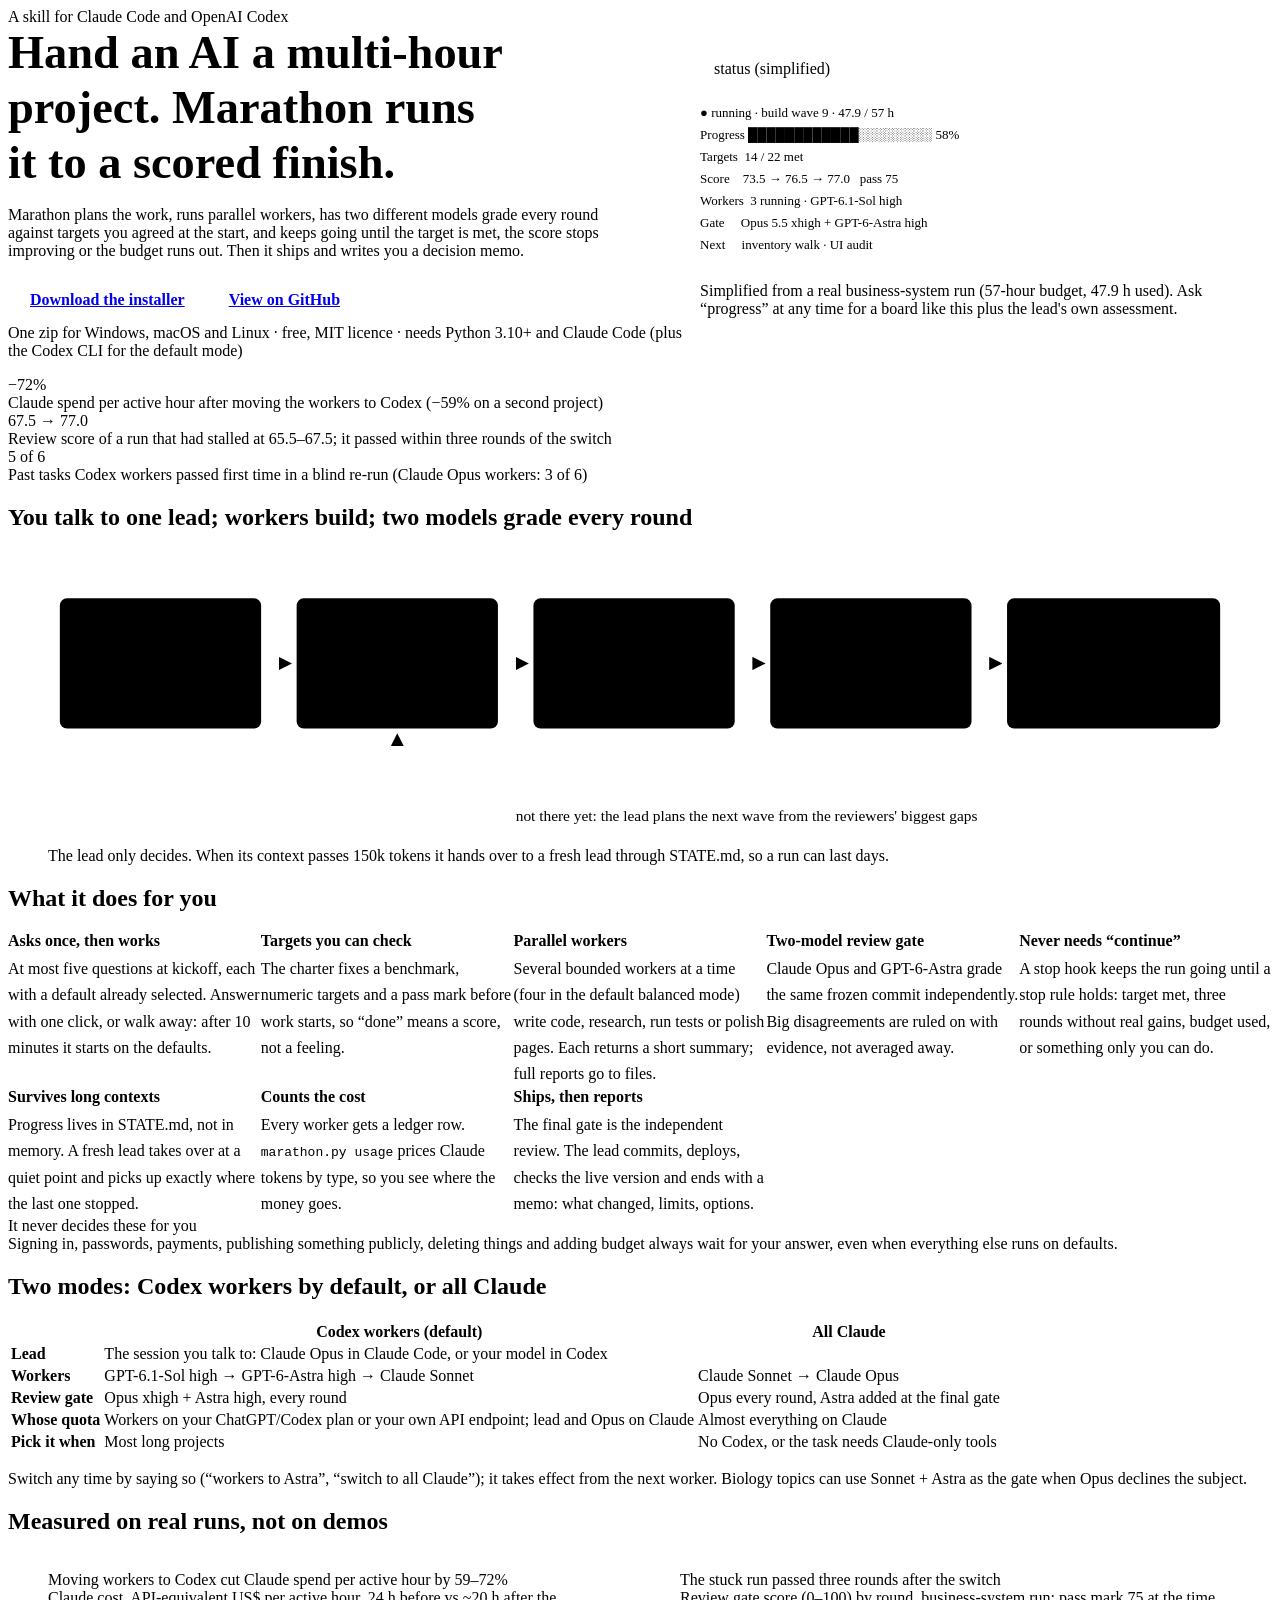
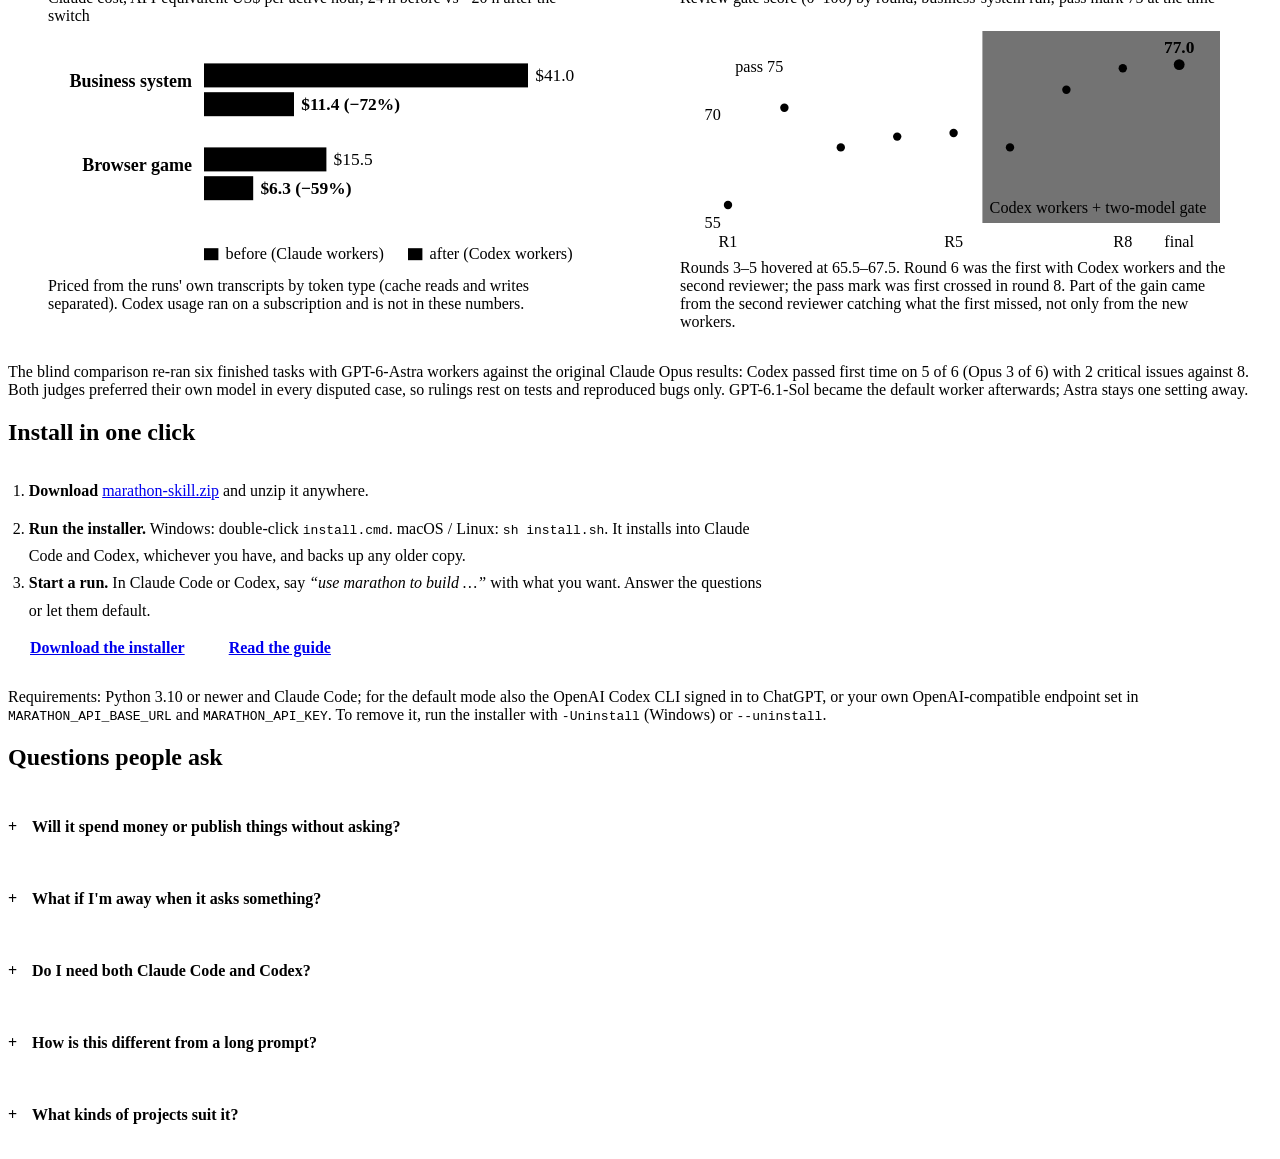
==== site/src/index.html @ c9f75522 "Marathon 1.0.0: multi-hour projects for Claude Code and Codex Skill, one-click installers (Windows, " ====
<!doctype html>
<html lang="en">
<head>
<meta charset="utf-8">
<meta name="viewport" content="width=device-width, initial-scale=1, viewport-fit=cover">
<title>Marathon — multi-hour projects for Claude Code and Codex</title>
<meta name="description" content="Marathon is a free skill for Claude Code and OpenAI Codex that runs multi-hour projects to a scored finish: parallel workers, a two-model review gate every round, and delivery without anyone typing 'continue'.">
<link rel="icon" href="data:image/svg+xml,%3Csvg xmlns='http://www.w3.org/2000/svg' viewBox='0 0 32 32'%3E%3Crect width='32' height='32' rx='6' fill='%23b4531f'/%3E%3Ctext x='16' y='23' font-family='Segoe UI,Arial' font-size='20' font-weight='700' fill='white' text-anchor='middle'%3EM%3C/text%3E%3C/svg%3E">
<meta property="og:type" content="website">
<meta property="og:title" content="Marathon — multi-hour projects for Claude Code and Codex">
<meta property="og:description" content="Marathon is a free skill for Claude Code and OpenAI Codex that runs multi-hour projects to a scored finish: parallel workers, a two-model review gate every round, and delivery without anyone typing 'continue'.">
<meta property="og:url" content="https://marathon.falconshire.com/">
<meta name="twitter:card" content="summary">
<link rel="stylesheet" href="kit/v1.css">
<link rel="stylesheet" href="kit/styles/editorial.css">
<link rel="stylesheet" href="site.css">
<script src="kit/v1.js"></script>
</head>
<body class="k">
<!--HEADER-->
<main id="top">
  <section class="m-hero"><div class="k-page m-hero__in">
    <div class="m-hero__text">
      <div class="k-hero__eyebrow">A skill for Claude Code and OpenAI Codex</div>
      <h1>Hand an AI a multi‑hour project. Marathon runs it to a scored finish.</h1>
      <p class="k-hero__lede">Marathon plans the work, runs parallel workers, has two different models grade every round against targets you agreed at the start, and keeps going until the target is met, the score stops improving or the budget runs out. Then it ships and writes you a decision memo.</p>
      <div class="m-cta">
        <a class="k-btn k-btn--primary m-btn-big" href="/marathon-skill.zip" download>Download the installer</a>
        <a class="k-btn m-btn-big" href="https://github.com/washingtonshao-web/marathon">View on GitHub</a>
      </div>
      <p class="m-cta__note">One zip for Windows, macOS and Linux · free, MIT licence · needs Python 3.10+ and Claude Code (plus the Codex CLI for the default mode)</p>
    </div>
    <figure class="m-board" aria-label="Status board of a real run">
      <div class="m-board__bar"><span class="m-dot"></span>status (simplified)</div>
<pre>● running · build wave 9 · 47.9 / 57 h
Progress ████████████░░░░░░░░ 58%
Targets  14 / 22 met
Score    73.5 → 76.5 → 77.0   pass 75
Workers  3 running · GPT-6.1-Sol high
Gate     Opus 5.5 xhigh + GPT-6-Astra high
Next     inventory walk · UI audit</pre>
      <figcaption>Simplified from a real business-system run (57-hour budget, 47.9 h used). Ask “progress” at any time for a board like this plus the lead's own assessment.</figcaption>
    </figure>
  </div></section>

  <div class="k-page">
    <div class="k-kpis m-kpis">
      <div class="k-kpi"><div class="k-kpi__value">−72<span class="k-kpi__unit">%</span></div><div class="k-kpi__label">Claude spend per active hour after moving the workers to Codex (−59% on a second project)</div></div>
      <div class="k-kpi"><div class="k-kpi__value">67.5 → 77.0</div><div class="k-kpi__label">Review score of a run that had stalled at 65.5–67.5; it passed within three rounds of the switch</div></div>
      <div class="k-kpi"><div class="k-kpi__value">5<span class="k-kpi__unit"> of 6</span></div><div class="k-kpi__label">Past tasks Codex workers passed first time in a blind re-run (Claude Opus workers: 3 of 6)</div></div>
    </div>

    <section class="k-section" id="how">
      <div class="k-section__head"><h2>You talk to one lead; workers build; two models grade every round</h2></div>
      <figure class="k-figure m-flow-fig">
        <svg class="m-flow" viewBox="0 0 1000 250" role="img" aria-label="The Marathon loop: kickoff, dispatch, report, gate, then fix or ship">
          <defs><marker id="ar" viewBox="0 0 10 10" refX="9" refY="5" markerWidth="7" markerHeight="7" orient="auto-start-reverse"><path d="M0 0L10 5L0 10z" class="m-flow__arrow"/></marker></defs>
          <g class="m-flow__step m-flow__step--lead"><rect x="10" y="40" width="170" height="110" rx="6"/><text x="95" y="78">1 Kickoff</text><text x="95" y="104" class="s">≤5 questions, defaults</text><text x="95" y="124" class="s">preselected · targets set</text></g>
          <g class="m-flow__step"><rect x="210" y="40" width="170" height="110" rx="6"/><text x="295" y="78">2 Dispatch</text><text x="295" y="104" class="s">short briefs to parallel</text><text x="295" y="124" class="s">Codex or Claude workers</text></g>
          <g class="m-flow__step"><rect x="410" y="40" width="170" height="110" rx="6"/><text x="495" y="78">3 Report</text><text x="495" y="104" class="s">each worker files a</text><text x="495" y="124" class="s">≤300-word summary</text></g>
          <g class="m-flow__step"><rect x="610" y="40" width="170" height="110" rx="6"/><text x="695" y="78">4 Gate</text><text x="695" y="104" class="s">Opus + Astra score the</text><text x="695" y="124" class="s">same frozen commit</text></g>
          <g class="m-flow__step m-flow__step--end"><rect x="810" y="40" width="180" height="110" rx="6"/><text x="900" y="78">5 Fix or ship</text><text x="900" y="104" class="s">below target: next wave</text><text x="900" y="124" class="s">passed: commit, deploy</text></g>
          <path d="M180 95H205" class="m-flow__line" marker-end="url(#ar)"/><path d="M380 95H405" class="m-flow__line" marker-end="url(#ar)"/><path d="M580 95H605" class="m-flow__line" marker-end="url(#ar)"/><path d="M780 95H805" class="m-flow__line" marker-end="url(#ar)"/>
          <path d="M880 150V205H295V155" class="m-flow__line m-flow__line--back" marker-end="url(#ar)"/>
          <text x="590" y="228" class="m-flow__note">not there yet: the lead plans the next wave from the reviewers' biggest gaps</text>
        </svg>
        <ol class="m-flow-list"><li><b>1 Kickoff</b><span>At most five questions, defaults preselected; targets set</span></li><li><b>2 Dispatch</b><span>Short briefs to parallel Codex or Claude workers</span></li><li><b>3 Report</b><span>Each worker files a summary of 300 words or less</span></li><li><b>4 Gate</b><span>Opus and Astra score the same frozen commit</span></li><li><b>5 Fix or ship</b><span>Below target: plan the next wave from the biggest gaps. Passed: commit and deploy</span></li></ol>
        <figcaption>The lead only decides. When its context passes 150k tokens it hands over to a fresh lead through STATE.md, so a run can last days.</figcaption>
      </figure>
    </section>

    <section class="k-section" id="features">
      <div class="k-section__head"><h2>What it does for you</h2></div>
      <div class="m-features">
        <div class="m-feat"><h3>Asks once, then works</h3><p>At most five questions at kickoff, each with a default already selected. Answer with one click, or walk away: after 10 minutes it starts on the defaults.</p></div>
        <div class="m-feat"><h3>Targets you can check</h3><p>The charter fixes a benchmark, numeric targets and a pass mark before work starts, so “done” means a score, not a feeling.</p></div>
        <div class="m-feat"><h3>Parallel workers</h3><p>Several bounded workers at a time (four in the default balanced mode) write code, research, run tests or polish pages. Each returns a short summary; full reports go to files.</p></div>
        <div class="m-feat"><h3>Two-model review gate</h3><p>Claude Opus and GPT-6-Astra grade the same frozen commit independently. Big disagreements are ruled on with evidence, not averaged away.</p></div>
        <div class="m-feat"><h3>Never needs “continue”</h3><p>A stop hook keeps the run going until a stop rule holds: target met, three rounds without real gains, budget used, or something only you can do.</p></div>
        <div class="m-feat"><h3>Survives long contexts</h3><p>Progress lives in STATE.md, not in memory. A fresh lead takes over at a quiet point and picks up exactly where the last one stopped.</p></div>
        <div class="m-feat"><h3>Counts the cost</h3><p>Every worker gets a ledger row. <code>marathon.py usage</code> prices Claude tokens by type, so you see where the money goes.</p></div>
        <div class="m-feat"><h3>Ships, then reports</h3><p>The final gate is the independent review. The lead commits, deploys, checks the live version and ends with a memo: what changed, limits, options.</p></div>
      </div>
      <div class="k-callout"><div class="k-callout__title">It never decides these for you</div><div>Signing in, passwords, payments, publishing something publicly, deleting things and adding budget always wait for your answer, even when everything else runs on defaults.</div></div>
    </section>

    <section class="k-section" id="modes">
      <div class="k-section__head"><h2>Two modes: Codex workers by default, or all Claude</h2></div>
      <div class="k-table-wrap"><table class="k-table m-modes">
        <thead><tr><th></th><th>Codex workers (default)</th><th>All Claude</th></tr></thead>
        <tbody>
          <tr><td>Lead</td><td colspan="2">The session you talk to: Claude Opus in Claude Code, or your model in Codex</td></tr>
          <tr><td>Workers</td><td data-label="Codex workers (default)">GPT-6.1-Sol high → GPT-6-Astra high → Claude Sonnet</td><td data-label="All Claude">Claude Sonnet → Claude Opus</td></tr>
          <tr><td>Review gate</td><td data-label="Codex workers (default)">Opus xhigh + Astra high, every round</td><td data-label="All Claude">Opus every round, Astra added at the final gate</td></tr>
          <tr><td>Whose quota</td><td data-label="Codex workers (default)">Workers on your ChatGPT/Codex plan or your own API endpoint; lead and Opus on Claude</td><td data-label="All Claude">Almost everything on Claude</td></tr>
          <tr><td>Pick it when</td><td data-label="Codex workers (default)">Most long projects</td><td data-label="All Claude">No Codex, or the task needs Claude-only tools</td></tr>
        </tbody>
      </table></div>
      <p class="k-prose m-small">Switch any time by saying so (“workers to Astra”, “switch to all Claude”); it takes effect from the next worker. Biology topics can use Sonnet + Astra as the gate when Opus declines the subject.</p>
    </section>

    <section class="k-section" id="results">
      <div class="k-section__head"><h2>Measured on real runs, not on demos</h2></div>
      <div class="m-charts">
        <figure class="k-figure">
          <div class="k-figure__title">Moving workers to Codex cut Claude spend per active hour by 59–72%</div>
          <div class="k-figure__sub">Claude cost, API-equivalent US$ per active hour, 24 h before vs ~20 h after the switch</div>
          <svg class="m-bars" viewBox="0 0 460 210" role="img" aria-label="Business system 41.0 to 11.4 dollars per hour; browser game 15.5 to 6.3">
            <g class="m-axis"><line x1="130" y1="20" x2="130" y2="180"/></g>
            <text x="120" y="52" class="m-lab">Business system</text>
            <rect x="130" y="32" width="270" height="20" class="m-b m-b--before"/><text x="406" y="47" class="m-val">$41.0</text>
            <rect x="130" y="56" width="75" height="20" class="m-b m-b--after"/><text x="211" y="71" class="m-val m-val--hi">$11.4 (−72%)</text>
            <text x="120" y="122" class="m-lab">Browser game</text>
            <rect x="130" y="102" width="102" height="20" class="m-b m-b--before"/><text x="238" y="117" class="m-val">$15.5</text>
            <rect x="130" y="126" width="41" height="20" class="m-b m-b--after"/><text x="177" y="141" class="m-val m-val--hi">$6.3 (−59%)</text>
            <rect x="130" y="186" width="12" height="10" class="m-b m-b--before"/><text x="148" y="195" class="m-key">before (Claude workers)</text>
            <rect x="300" y="186" width="12" height="10" class="m-b m-b--after"/><text x="318" y="195" class="m-key">after (Codex workers)</text>
          </svg>
          <figcaption>Priced from the runs' own transcripts by token type (cache reads and writes separated). Codex usage ran on a subscription and is not in these numbers.</figcaption>
        </figure>
        <figure class="k-figure">
          <div class="k-figure__title">The stuck run passed three rounds after the switch</div>
          <div class="k-figure__sub">Review gate score (0–100) by round, business-system run; pass mark 75 at the time</div>
          <svg class="m-line" viewBox="0 0 460 210" role="img" aria-label="Scores 57.5, 71, 65.5, 67, 67.5, 65.5, 73.5, 76.5, final 77">
            <line x1="40" y1="60" x2="450" y2="60" class="m-pass"/><text x="46" y="54" class="m-key">pass 75</text>
            <line x1="40" y1="180" x2="450" y2="180" class="m-grid"/><text x="34" y="184" class="m-key" text-anchor="end">55</text>
            <line x1="40" y1="90" x2="450" y2="90" class="m-grid"/><text x="34" y="94" class="m-key" text-anchor="end">70</text>
            <rect x="252" y="20" width="198" height="160" class="m-zone"/><text x="258" y="172" class="m-key">Codex workers + two-model gate</text>
            <polyline class="m-series" points="40,165 87,84 134,117 181,108 228,105 275,117 322,69 369,51 416,48"/>
            <g class="m-pts"><circle cx="40" cy="165" r="3.5"/><circle cx="87" cy="84" r="3.5"/><circle cx="134" cy="117" r="3.5"/><circle cx="181" cy="108" r="3.5"/><circle cx="228" cy="105" r="3.5"/><circle cx="275" cy="117" r="3.5"/><circle cx="322" cy="69" r="3.5"/><circle cx="369" cy="51" r="3.5"/><circle cx="416" cy="48" r="4.5" class="m-pt-end"/></g>
            <text x="416" y="38" class="m-val m-val--hi" text-anchor="middle">77.0</text>
            <text x="40" y="200" class="m-key" text-anchor="middle">R1</text><text x="228" y="200" class="m-key" text-anchor="middle">R5</text><text x="369" y="200" class="m-key" text-anchor="middle">R8</text><text x="416" y="200" class="m-key" text-anchor="middle">final</text>
          </svg>
          <figcaption>Rounds 3–5 hovered at 65.5–67.5. Round 6 was the first with Codex workers and the second reviewer; the pass mark was first crossed in round 8. Part of the gain came from the second reviewer catching what the first missed, not only from the new workers.</figcaption>
        </figure>
      </div>
      <p class="k-prose m-small">The blind comparison re-ran six finished tasks with GPT-6-Astra workers against the original Claude Opus results: Codex passed first time on 5 of 6 (Opus 3 of 6) with 2 critical issues against 8. Both judges preferred their own model in every disputed case, so rulings rest on tests and reproduced bugs only. GPT-6.1-Sol became the default worker afterwards; Astra stays one setting away.</p>
    </section>

    <section class="k-section" id="install">
      <div class="k-section__head"><h2>Install in one click</h2></div>
      <ol class="m-steps">
        <li><b>Download</b> <a href="/marathon-skill.zip" download>marathon-skill.zip</a> and unzip it anywhere.</li>
        <li><b>Run the installer.</b> Windows: double-click <code>install.cmd</code>. macOS / Linux: <code>sh install.sh</code>. It installs into Claude Code and Codex, whichever you have, and backs up any older copy.</li>
        <li><b>Start a run.</b> In Claude Code or Codex, say <i>“use marathon to build …”</i> with what you want. Answer the questions or let them default.</li>
      </ol>
      <div class="m-final-cta">
        <a class="k-btn k-btn--primary m-btn-big" href="/marathon-skill.zip" download>Download the installer</a>
        <a class="k-btn m-btn-big" href="/docs/">Read the guide</a>
      </div>
      <p class="k-prose m-small">Requirements: Python 3.10 or newer and Claude Code; for the default mode also the OpenAI Codex CLI signed in to ChatGPT, or your own OpenAI-compatible endpoint set in <code>MARATHON_API_BASE_URL</code> and <code>MARATHON_API_KEY</code>. To remove it, run the installer with <code>-Uninstall</code> (Windows) or <code>--uninstall</code>.</p>
    </section>

    <section class="k-section" id="faq">
      <div class="k-section__head"><h2>Questions people ask</h2></div>
      <div class="m-faq">
        <details><summary>Will it spend money or publish things without asking?</summary><p>No. Payments, public publishing, deletions, sign-ins and extra budget are always your decision. Everything else follows the defaults you saw at kickoff.</p></details>
        <details><summary>What if I'm away when it asks something?</summary><p>Ordinary questions take their defaults after 10 minutes (you can change the wait or set it to zero). Must-decide items are parked while the run continues with everything else.</p></details>
        <details><summary>Do I need both Claude Code and Codex?</summary><p>You need Claude Code: the lead and the review gate run on Claude. The Codex CLI is needed only for the default Codex-worker mode (signed in to ChatGPT, or with your own API endpoint). All-Claude mode works without it.</p></details>
        <details><summary>How is this different from a long prompt?</summary><p>A long prompt forgets, drifts and stops. Marathon keeps state in files, fixes targets up front, scores every round with two independent models, rotates the lead before its context degrades and stops by rule, not by mood.</p></details>
        <details><summary>What kinds of projects suit it?</summary><p>Anything that takes hours and can be judged: web apps and business systems, browser games, data sites and atlases, and sourced research reports with numbers and a recommendation. Not a two-minute fix.</p></details>
      </div>
    </section>
  </div>
</main>
<!--FOOTER-->
</body>
</html>
---- site/src/site.css ----
/* Layout: product page on the editorial kit — hero with the real status board, then sections in one column; one accent */
:root { --m-board-bg: var(--k-surface-2); }
.m-hero { border-bottom: 1px solid var(--k-line); padding-block: var(--k-sp-7) var(--k-sp-6); }
.m-hero__in { display: grid; grid-template-columns: minmax(0, 1.15fr) minmax(0, 1fr); gap: var(--k-sp-6); align-items: center; }
.m-hero h1 { font-size: clamp(1.9rem, 1.2rem + 2.4vw, 2.9rem); line-height: 1.18; margin: var(--k-sp-2) 0 var(--k-sp-4); text-wrap: balance; }
.m-hero .k-hero__lede { max-width: 38em; }
.m-cta, .m-final-cta { display: flex; flex-wrap: wrap; gap: var(--k-sp-3); margin-top: var(--k-sp-5); }
.m-btn-big { min-height: 48px; padding: 0 22px; font-size: var(--k-fs-md); font-weight: 700; display: inline-flex; align-items: center; }
.m-cta__note { color: var(--k-muted); font-size: var(--k-fs-sm); margin-top: var(--k-sp-3); }
.m-board { margin: 0; border: 1px solid var(--k-line-strong); background: var(--m-board-bg); min-width: 0; }
.m-board__bar { display: flex; align-items: center; gap: 8px; padding: 8px 14px; border-bottom: 1px solid var(--k-line); font-family: var(--k-mono); font-size: var(--k-fs-xs); color: var(--k-muted); }
.m-dot { width: 8px; height: 8px; border-radius: 50%; background: var(--k-good); }
.m-board pre { margin: 0; padding: 16px; font-family: var(--k-mono); font-size: 13px; line-height: 1.7; overflow-x: auto; color: var(--k-ink); }
.m-board figcaption { padding: 10px 16px 14px; font-size: var(--k-fs-xs); color: var(--k-muted); border-top: 1px solid var(--k-line); }
.m-kpis { margin-block: var(--k-sp-6) var(--k-sp-4); }
.m-flow-fig { margin-top: var(--k-sp-4); }
.m-flow { width: 100%; height: auto; display: block; }
.m-flow__step rect { fill: var(--k-surface); stroke: var(--k-line-strong); stroke-width: 1.2; }
.m-flow__step--lead rect { stroke: var(--k-accent); stroke-width: 2; }
.m-flow__step--end rect { fill: var(--k-accent-soft); stroke: var(--k-accent); }
.m-flow text { font-family: var(--k-font); font-size: 17px; font-weight: 700; fill: var(--k-ink); text-anchor: middle; }
.m-flow text.s { font-size: 13px; font-weight: 400; fill: var(--k-ink-2); }
.m-flow__line { fill: none; stroke: var(--k-muted); stroke-width: 1.6; }
.m-flow__line--back { stroke-dasharray: 5 4; }
.m-flow__arrow { fill: var(--k-muted); }
.m-flow text.m-flow__note { font-size: 13px; font-weight: 400; fill: var(--k-muted); }
.m-features { display: grid; grid-template-columns: repeat(auto-fit, minmax(240px, 1fr)); gap: var(--k-sp-4) var(--k-sp-5); margin: var(--k-sp-4) 0 var(--k-sp-5); }
.m-feat { min-width: 0; border-top: 2px solid var(--k-line-strong); padding-top: var(--k-sp-3); }
.m-feat h3 { margin: 0 0 6px; font-size: var(--k-fs-md); }
.m-feat p { margin: 0; color: var(--k-ink-2); font-size: var(--k-fs-sm); line-height: 1.65; }
.m-modes td:first-child { font-weight: 700; white-space: nowrap; }
.m-small { font-size: var(--k-fs-sm); color: var(--k-ink-2); }
.m-small code, .m-steps code { white-space: nowrap; }
.m-charts { display: grid; grid-template-columns: repeat(2, minmax(0, 1fr)); gap: var(--k-sp-5); }
.m-charts svg { width: 100%; height: auto; display: block; }
.m-bars .m-axis line, .m-line .m-grid { stroke: var(--k-line-strong); stroke-width: 1; }
.m-b--before { fill: var(--k-line-strong); }
.m-b--after { fill: var(--k-accent); }
.m-lab { font-family: var(--k-font); font-size: 15px; fill: var(--k-ink); text-anchor: end; font-weight: 700; }
.m-val { font-family: var(--k-font); font-size: 14.5px; fill: var(--k-ink-2); font-variant-numeric: tabular-nums; }
.m-val--hi { fill: var(--k-accent); font-weight: 700; }
.m-key { font-family: var(--k-font); font-size: 13.5px; fill: var(--k-muted); }
.m-pass { stroke: var(--k-ink-2); stroke-width: 1; stroke-dasharray: 4 4; }
.m-zone { fill: var(--k-accent-soft); opacity: .55; }
.m-series { fill: none; stroke: var(--k-accent); stroke-width: 2.2; }
.m-pts circle { fill: var(--k-surface); stroke: var(--k-accent); stroke-width: 2; }
.m-pts .m-pt-end { fill: var(--k-accent); }
.m-steps { padding-left: 1.3em; margin: var(--k-sp-4) 0; max-width: 46em; }
.m-steps li { margin-bottom: var(--k-sp-3); line-height: 1.7; }
.m-final-cta { margin-bottom: var(--k-sp-4); }
.m-faq details { border-bottom: 1px solid var(--k-line); padding: 14px 0; max-width: 46em; }
.m-faq summary { cursor: pointer; font-weight: 700; min-height: 44px; display: flex; align-items: center; gap: 8px; }
.m-faq summary::before { content: "+"; color: var(--k-accent); font-weight: 700; width: 1em; }
.m-faq details[open] summary::before { content: "−"; }
.m-faq summary::-webkit-details-marker { display: none; }
.m-faq summary { list-style: none; }
.m-faq p { margin: 10px 0 0; color: var(--k-ink-2); line-height: 1.7; }
.m-lang { font-weight: 700; }
.k-footer a, .m-steps a { display: inline-block; padding: 11px 9px; margin: 0 -9px; min-width: 44px; text-align: center; }
.k-brand { min-height: 44px; }
.m-doc { max-width: 46em; }
.m-doc h2 { margin-top: var(--k-sp-6); }
.m-doc pre { background: var(--k-surface-2); border: 1px solid var(--k-line); padding: 12px 14px; overflow-x: auto; font-size: 13px; }
.m-doc code { font-family: var(--k-mono); font-size: .92em; }
.m-doc table { border-collapse: collapse; width: 100%; font-size: var(--k-fs-sm); }
.m-doc th, .m-doc td { border-bottom: 1px solid var(--k-line); padding: 8px 10px 8px 0; text-align: left; vertical-align: top; }
.m-doc .m-tablewrap { overflow-x: auto; }
@media (max-width: 900px) {
  .m-hero__in, .m-charts { grid-template-columns: minmax(0, 1fr); }
  .m-hero { padding-block: var(--k-sp-5) var(--k-sp-5); }
}
@media (max-width: 719px) {
  .k-header .k-nav { display: flex; }
  .k-header .k-nav a:not(.m-lang) { display: none; }
  .k-header .k-nav a.m-lang { min-height: 44px; display: inline-flex; align-items: center; }
}
@media (max-width: 560px) {
  .m-btn-big { width: 100%; justify-content: center; }
  .m-board pre { font-size: 11.5px; padding: 12px; }
  .m-modes { font-size: var(--k-fs-sm); }
}

/* Phone: the five steps as a readable vertical list instead of the miniature diagram */
.m-flow-list { display: none; list-style: none; padding: 0; margin: 0; counter-reset: none; }
.m-flow-list li { display: grid; gap: 2px; padding: 12px 14px; border: 1px solid var(--k-line-strong); background: var(--k-surface); }
.m-flow-list li + li { border-top: 0; }
.m-flow-list li:first-child { border-color: var(--k-accent); border-width: 2px; }
.m-flow-list li:last-child { background: var(--k-accent-soft); }
.m-flow-list b { font-size: var(--k-fs-md); }
.m-flow-list span { color: var(--k-ink-2); font-size: var(--k-fs-sm); line-height: 1.6; }
.k-figure figcaption, .m-cta__note, .m-board figcaption { font-size: var(--k-fs-sm); }
@media (max-width: 719px) {
  .m-flow { display: none; }
  .m-flow-list { display: block; }
  .m-doc table, .m-doc tbody, .m-doc tr, .m-doc td { display: block; width: auto; }
  .m-doc thead { display: none; }
  .m-doc tr { padding: 10px 0; border-bottom: 1px solid var(--k-line); }
  .m-doc td { border: 0; padding: 2px 0; font-size: var(--k-fs-md); }
  .m-doc td:first-child { font-weight: 700; }
  .m-doc td[data-label]::before { content: attr(data-label) " · "; color: var(--k-muted); font-size: var(--k-fs-sm); }
  .m-doc code { font-size: 14px; overflow-wrap: anywhere; }
}

.m-nw { white-space: nowrap; }
@media (max-width: 719px) {
  .k-table.m-modes thead { display: none; }
  .k-table.m-modes, .k-table.m-modes tbody, .k-table.m-modes tr, .k-table.m-modes td { display: block; width: auto; }
  .k-table.m-modes tr { padding: 10px 0; border-bottom: 1px solid var(--k-line); }
  .k-table.m-modes td { border: 0; padding: 2px 0; white-space: normal; }
  .k-table.m-modes td[data-label]::before { content: attr(data-label) " · "; color: var(--k-muted); font-size: var(--k-fs-sm); }
  .k-header .k-nav a.m-guide { display: inline-flex; min-height: 44px; align-items: center; }
}
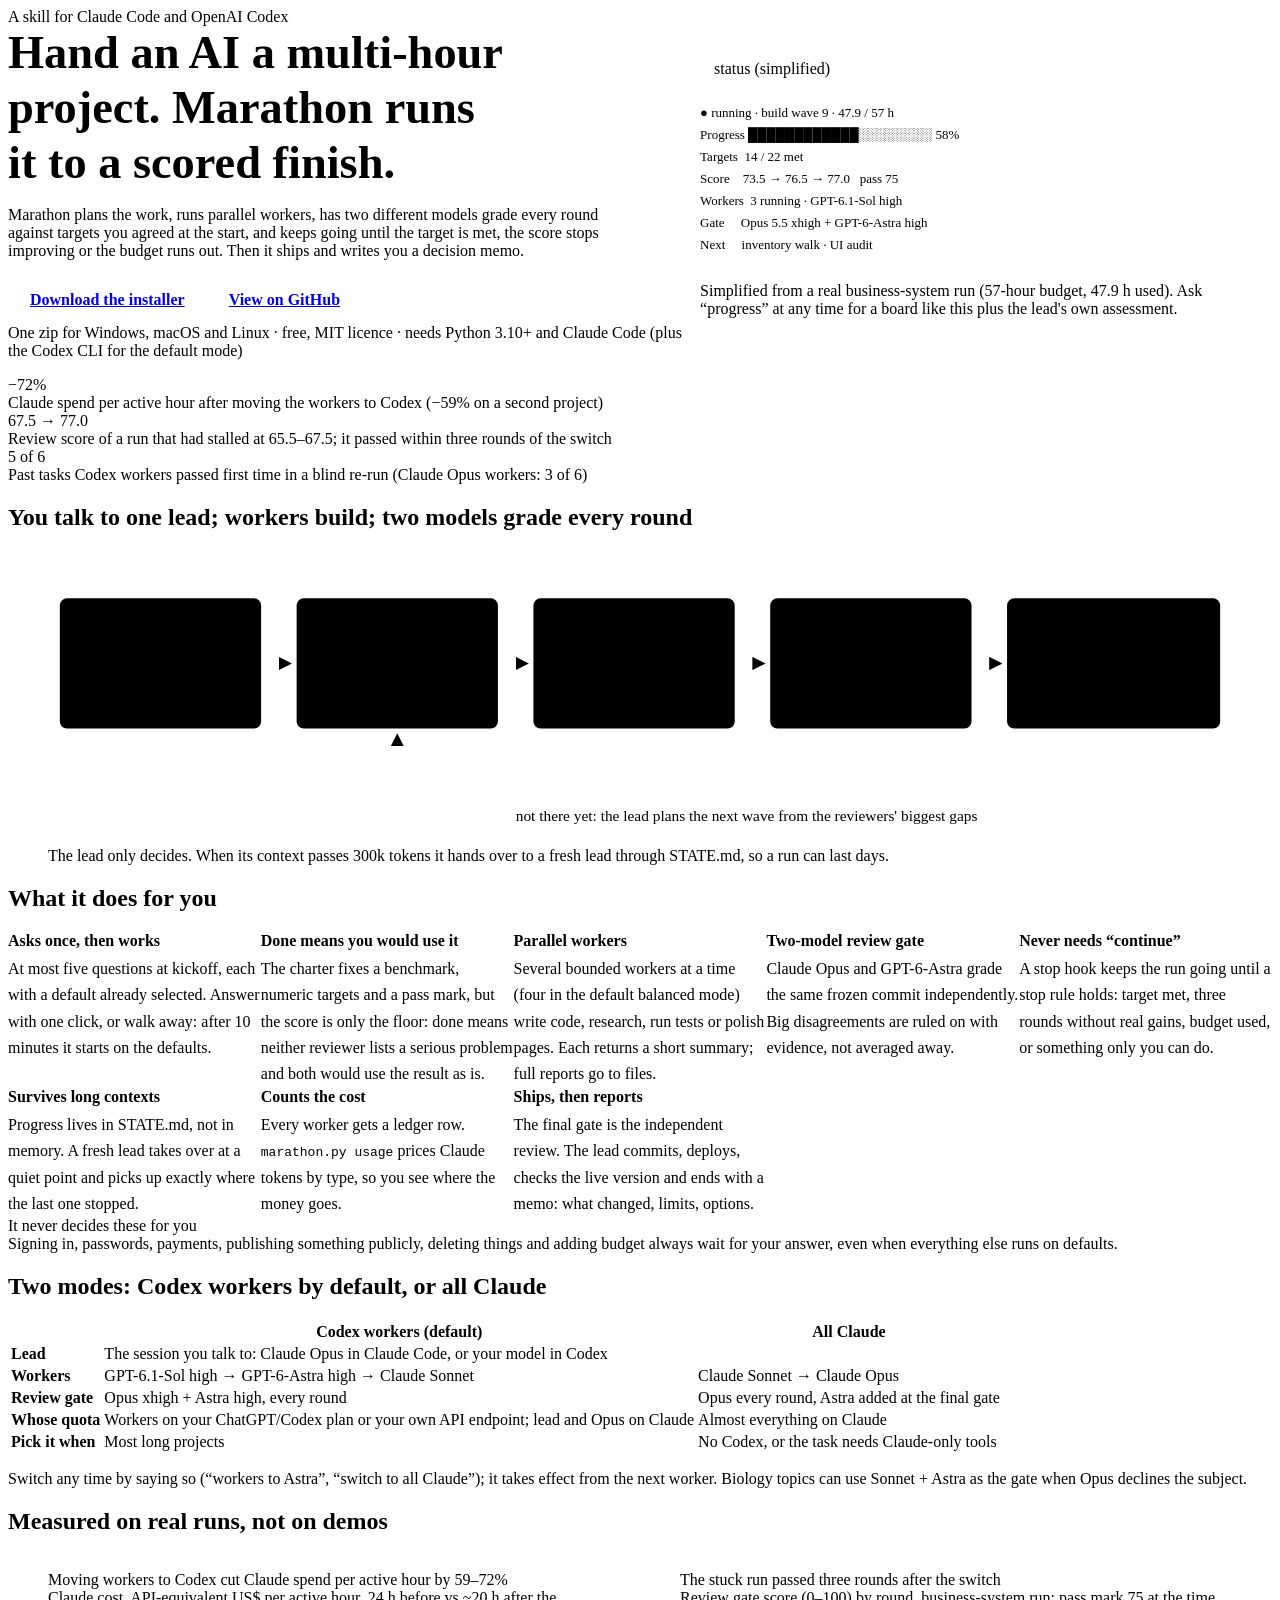
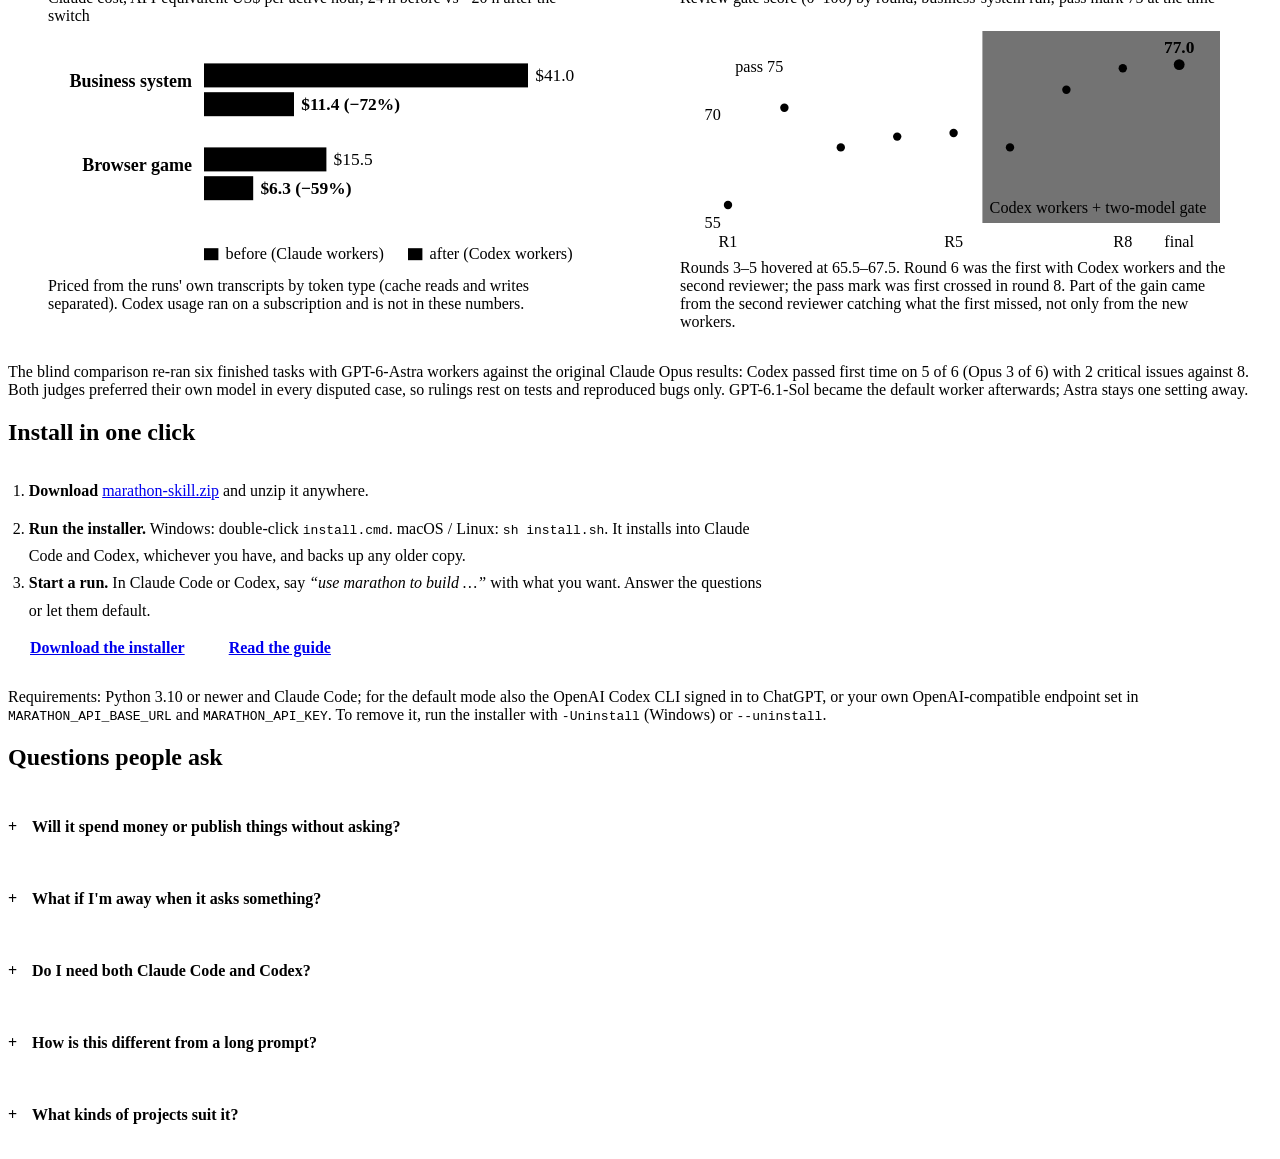
==== commit edbff757: "Marathon 1.2.0: done means usable, early direction check, a stop hook that holds - Done means no cri" ====
--- a/site/src/index.html
+++ b/site/src/index.html
@@ -65,7 +65,7 @@
           <text x="590" y="228" class="m-flow__note">not there yet: the lead plans the next wave from the reviewers' biggest gaps</text>
         </svg>
         <ol class="m-flow-list"><li><b>1 Kickoff</b><span>At most five questions, defaults preselected; targets set</span></li><li><b>2 Dispatch</b><span>Short briefs to parallel Codex or Claude workers</span></li><li><b>3 Report</b><span>Each worker files a summary of 300 words or less</span></li><li><b>4 Gate</b><span>Opus and Astra score the same frozen commit</span></li><li><b>5 Fix or ship</b><span>Below target: plan the next wave from the biggest gaps. Passed: commit and deploy</span></li></ol>
-        <figcaption>The lead only decides. When its context passes 150k tokens it hands over to a fresh lead through STATE.md, so a run can last days.</figcaption>
+        <figcaption>The lead only decides. When its context passes 300k tokens it hands over to a fresh lead through STATE.md, so a run can last days.</figcaption>
       </figure>
     </section>
 
@@ -73,7 +73,7 @@
       <div class="k-section__head"><h2>What it does for you</h2></div>
       <div class="m-features">
         <div class="m-feat"><h3>Asks once, then works</h3><p>At most five questions at kickoff, each with a default already selected. Answer with one click, or walk away: after 10 minutes it starts on the defaults.</p></div>
-        <div class="m-feat"><h3>Targets you can check</h3><p>The charter fixes a benchmark, numeric targets and a pass mark before work starts, so “done” means a score, not a feeling.</p></div>
+        <div class="m-feat"><h3>Done means you would use it</h3><p>The charter fixes a benchmark, numeric targets and a pass mark, but the score is only the floor: done means neither reviewer lists a serious problem and both would use the result as is.</p></div>
         <div class="m-feat"><h3>Parallel workers</h3><p>Several bounded workers at a time (four in the default balanced mode) write code, research, run tests or polish pages. Each returns a short summary; full reports go to files.</p></div>
         <div class="m-feat"><h3>Two-model review gate</h3><p>Claude Opus and GPT-6-Astra grade the same frozen commit independently. Big disagreements are ruled on with evidence, not averaged away.</p></div>
         <div class="m-feat"><h3>Never needs “continue”</h3><p>A stop hook keeps the run going until a stop rule holds: target met, three rounds without real gains, budget used, or something only you can do.</p></div>
--- a/site/src/site.css
+++ b/site/src/site.css
@@ -110,3 +110,17 @@
   .k-table.m-modes td[data-label]::before { content: attr(data-label) " · "; color: var(--k-muted); font-size: var(--k-fs-sm); }
   .k-header .k-nav a.m-guide { display: inline-flex; min-height: 44px; align-items: center; }
 }
+
+/* Doc headlines wrap only between their "|" parts; short comparison tables stay tables on phones */
+.m-nb { display: inline-block; }
+@media (max-width: 719px) {
+  .m-doc table.m-compact { display: table; width: 100%; }
+  .m-doc table.m-compact thead { display: table-header-group; }
+  .m-doc table.m-compact tbody { display: table-row-group; }
+  .m-doc table.m-compact tr { display: table-row; padding: 0; }
+  .m-doc table.m-compact th, .m-doc table.m-compact td { display: table-cell; padding: 7px 10px 7px 0; border-bottom: 1px solid var(--k-line); font-size: var(--k-fs-sm); }
+  .m-doc table.m-compact td:first-child { font-weight: 400; }
+}
+.m-doc .m-shot { margin: var(--k-sp-4) 0 var(--k-sp-5); }
+.m-doc .m-shot img { display: block; width: 100%; height: auto; border: 1px solid var(--k-line); }
+.m-doc .m-shot figcaption { margin-top: 6px; font-size: var(--k-fs-sm); color: var(--k-muted); }
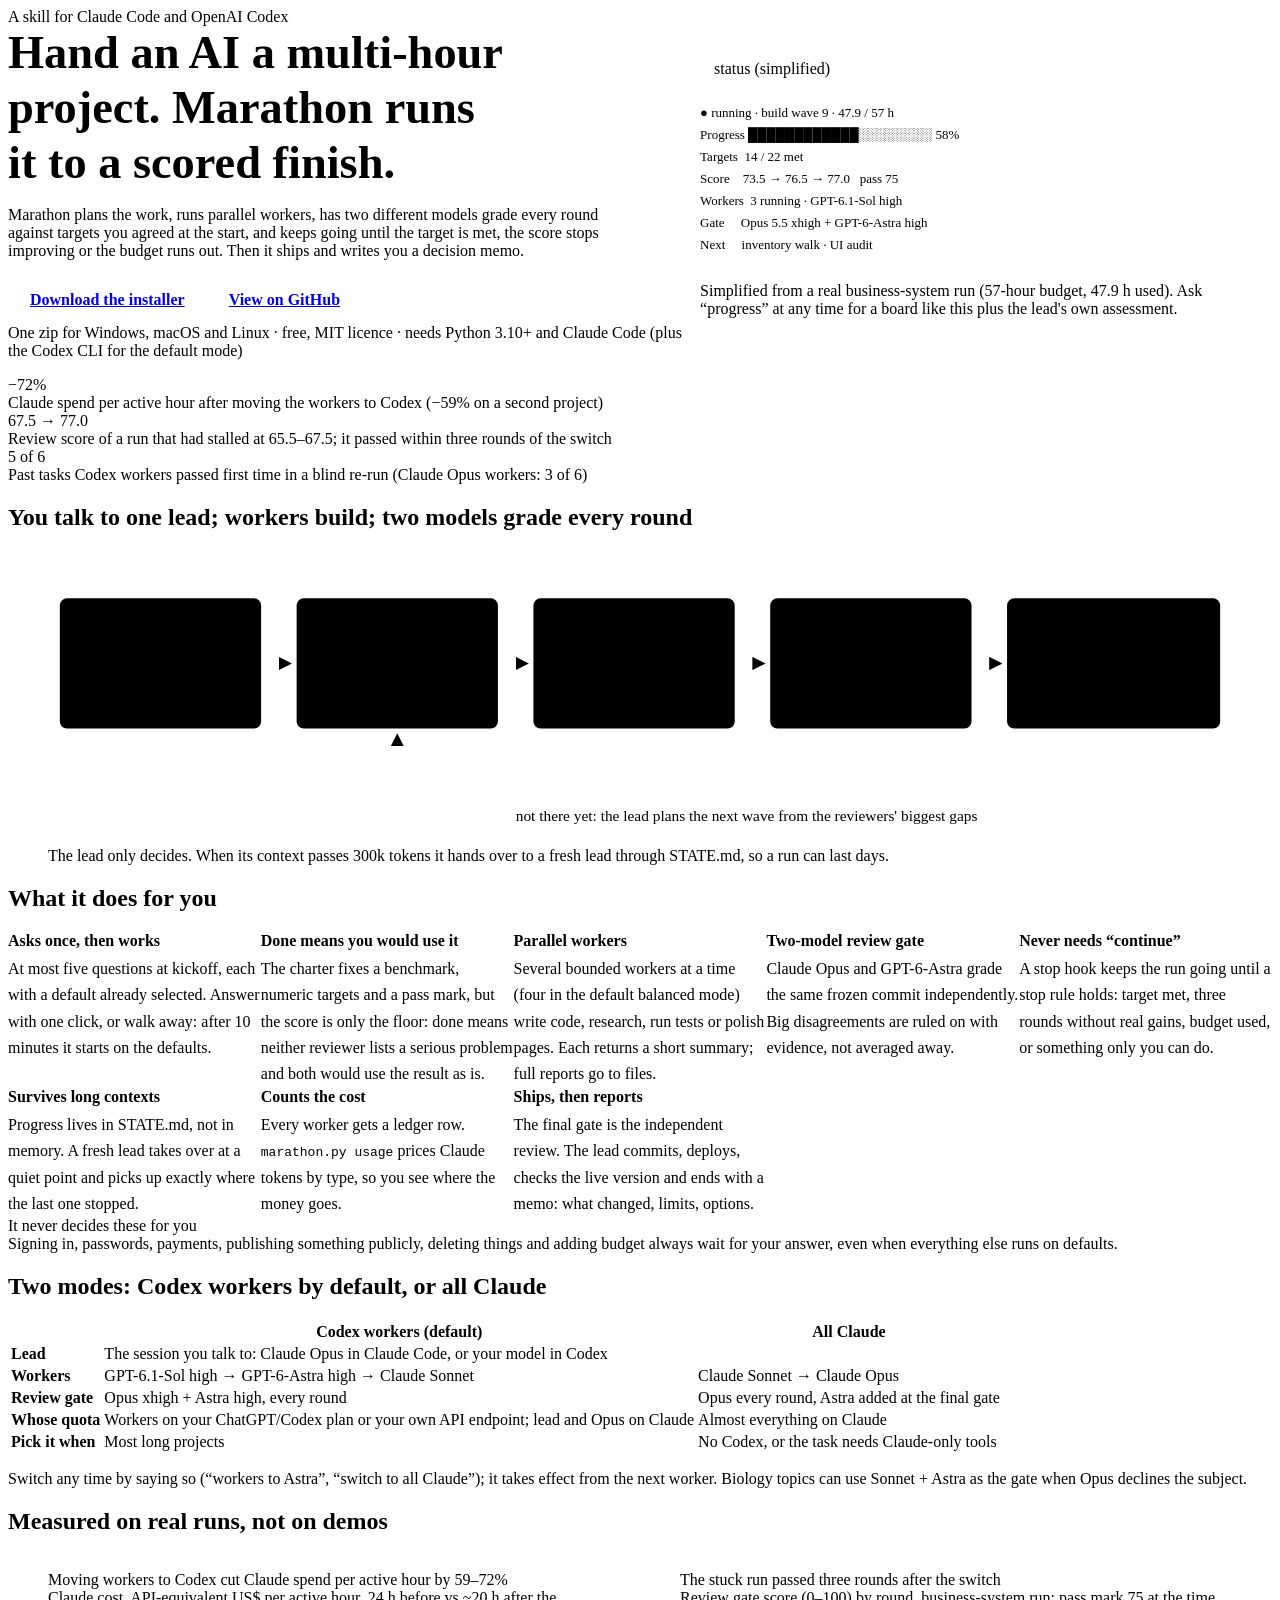
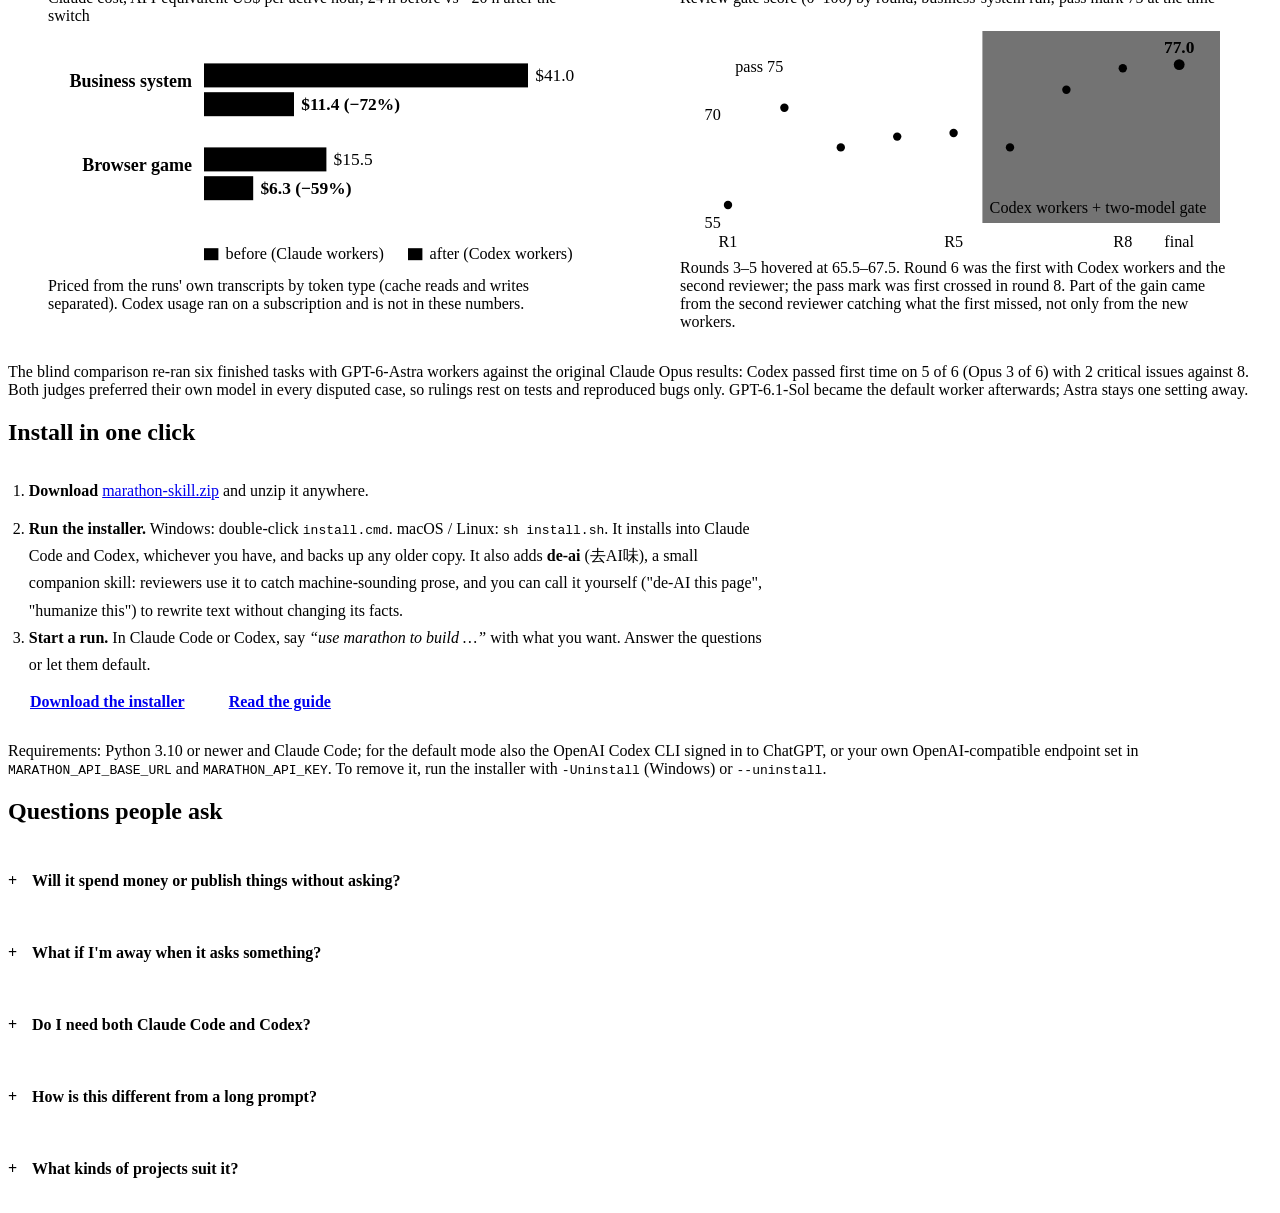
==== commit c1f5baef: "Marathon 1.3.0: de-ai (去AI味) ships with Marathon - New companion skill skill/de-ai: on-demand check " ====
--- a/site/src/index.html
+++ b/site/src/index.html
@@ -141,7 +141,7 @@
       <div class="k-section__head"><h2>Install in one click</h2></div>
       <ol class="m-steps">
         <li><b>Download</b> <a href="/marathon-skill.zip" download>marathon-skill.zip</a> and unzip it anywhere.</li>
-        <li><b>Run the installer.</b> Windows: double-click <code>install.cmd</code>. macOS / Linux: <code>sh install.sh</code>. It installs into Claude Code and Codex, whichever you have, and backs up any older copy.</li>
+        <li><b>Run the installer.</b> Windows: double-click <code>install.cmd</code>. macOS / Linux: <code>sh install.sh</code>. It installs into Claude Code and Codex, whichever you have, and backs up any older copy. It also adds <b>de-ai</b> (去AI味), a small companion skill: reviewers use it to catch machine-sounding prose, and you can call it yourself ("de-AI this page", "humanize this") to rewrite text without changing its facts.</li>
         <li><b>Start a run.</b> In Claude Code or Codex, say <i>“use marathon to build …”</i> with what you want. Answer the questions or let them default.</li>
       </ol>
       <div class="m-final-cta">
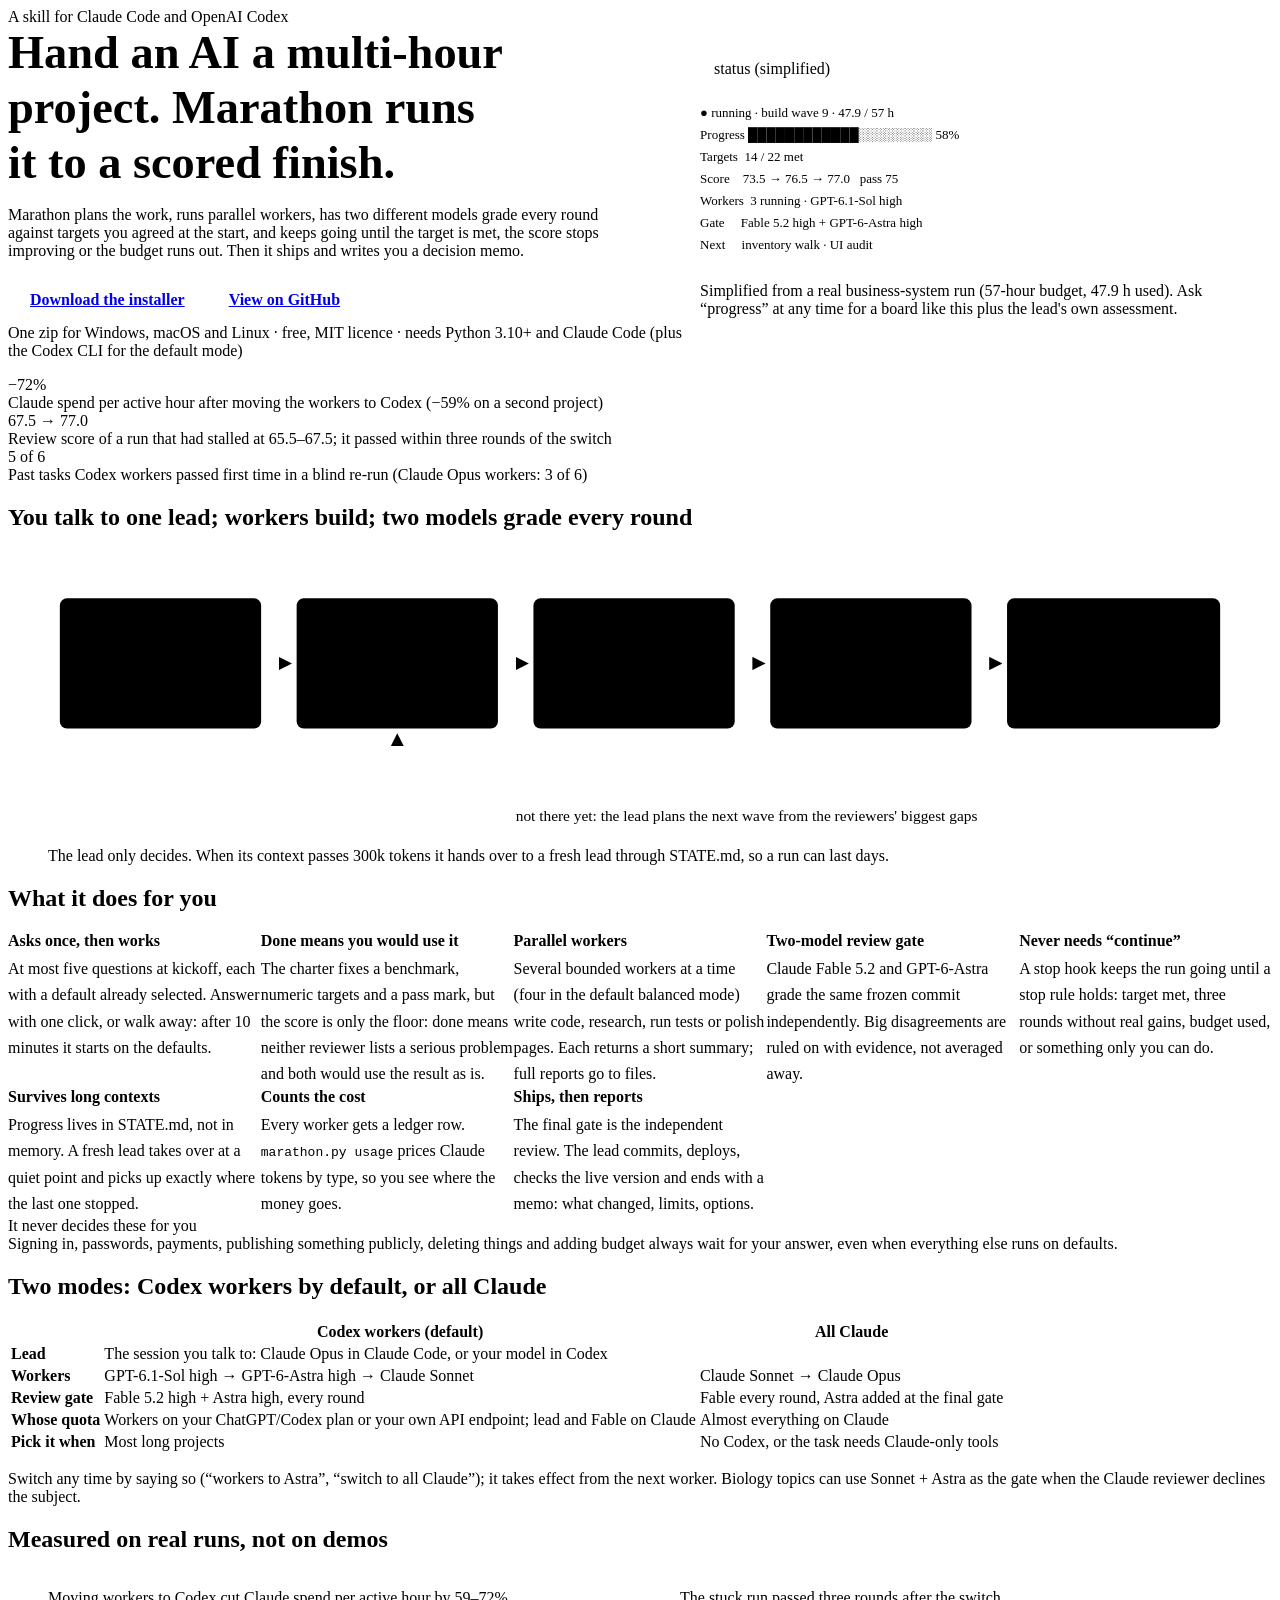
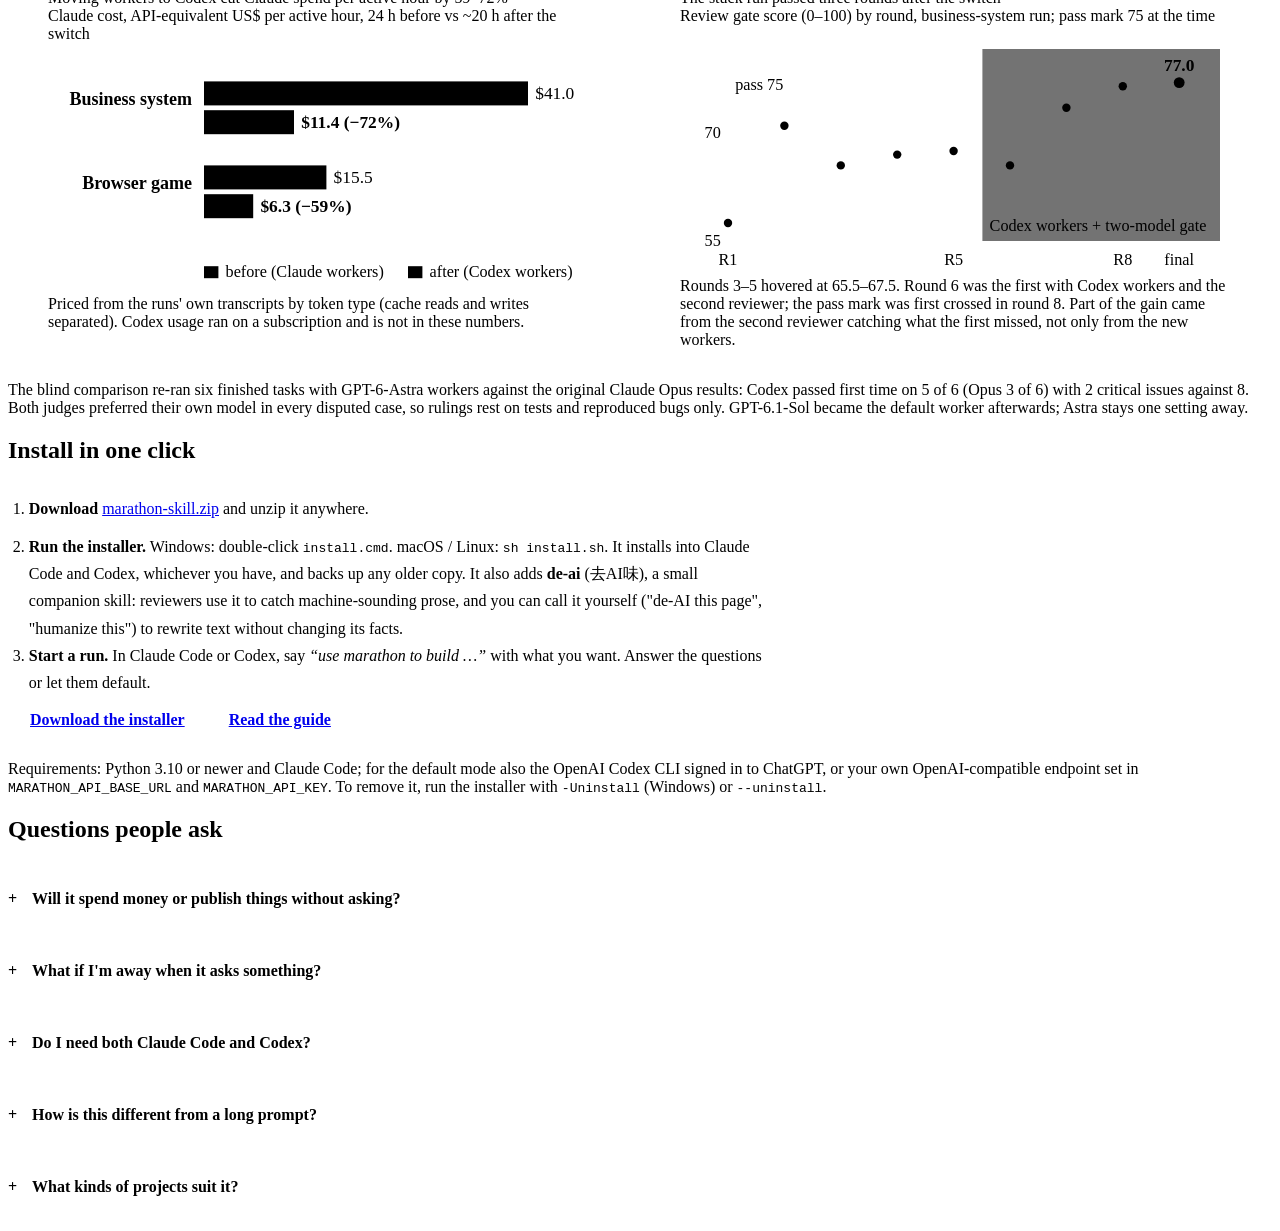
==== commit c674e21a: "Marathon 1.4.0: README, guides and site describe the Fable 5.2 high review gate Agent: claude Co-Aut" ====
--- a/site/src/index.html
+++ b/site/src/index.html
@@ -37,7 +37,7 @@
 Targets  14 / 22 met
 Score    73.5 → 76.5 → 77.0   pass 75
 Workers  3 running · GPT-6.1-Sol high
-Gate     Opus 5.5 xhigh + GPT-6-Astra high
+Gate     Fable 5.2 high + GPT-6-Astra high
 Next     inventory walk · UI audit</pre>
       <figcaption>Simplified from a real business-system run (57-hour budget, 47.9 h used). Ask “progress” at any time for a board like this plus the lead's own assessment.</figcaption>
     </figure>
@@ -58,13 +58,13 @@
           <g class="m-flow__step m-flow__step--lead"><rect x="10" y="40" width="170" height="110" rx="6"/><text x="95" y="78">1 Kickoff</text><text x="95" y="104" class="s">≤5 questions, defaults</text><text x="95" y="124" class="s">preselected · targets set</text></g>
           <g class="m-flow__step"><rect x="210" y="40" width="170" height="110" rx="6"/><text x="295" y="78">2 Dispatch</text><text x="295" y="104" class="s">short briefs to parallel</text><text x="295" y="124" class="s">Codex or Claude workers</text></g>
           <g class="m-flow__step"><rect x="410" y="40" width="170" height="110" rx="6"/><text x="495" y="78">3 Report</text><text x="495" y="104" class="s">each worker files a</text><text x="495" y="124" class="s">≤300-word summary</text></g>
-          <g class="m-flow__step"><rect x="610" y="40" width="170" height="110" rx="6"/><text x="695" y="78">4 Gate</text><text x="695" y="104" class="s">Opus + Astra score the</text><text x="695" y="124" class="s">same frozen commit</text></g>
+          <g class="m-flow__step"><rect x="610" y="40" width="170" height="110" rx="6"/><text x="695" y="78">4 Gate</text><text x="695" y="104" class="s">Fable + Astra score the</text><text x="695" y="124" class="s">same frozen commit</text></g>
           <g class="m-flow__step m-flow__step--end"><rect x="810" y="40" width="180" height="110" rx="6"/><text x="900" y="78">5 Fix or ship</text><text x="900" y="104" class="s">below target: next wave</text><text x="900" y="124" class="s">passed: commit, deploy</text></g>
           <path d="M180 95H205" class="m-flow__line" marker-end="url(#ar)"/><path d="M380 95H405" class="m-flow__line" marker-end="url(#ar)"/><path d="M580 95H605" class="m-flow__line" marker-end="url(#ar)"/><path d="M780 95H805" class="m-flow__line" marker-end="url(#ar)"/>
           <path d="M880 150V205H295V155" class="m-flow__line m-flow__line--back" marker-end="url(#ar)"/>
           <text x="590" y="228" class="m-flow__note">not there yet: the lead plans the next wave from the reviewers' biggest gaps</text>
         </svg>
-        <ol class="m-flow-list"><li><b>1 Kickoff</b><span>At most five questions, defaults preselected; targets set</span></li><li><b>2 Dispatch</b><span>Short briefs to parallel Codex or Claude workers</span></li><li><b>3 Report</b><span>Each worker files a summary of 300 words or less</span></li><li><b>4 Gate</b><span>Opus and Astra score the same frozen commit</span></li><li><b>5 Fix or ship</b><span>Below target: plan the next wave from the biggest gaps. Passed: commit and deploy</span></li></ol>
+        <ol class="m-flow-list"><li><b>1 Kickoff</b><span>At most five questions, defaults preselected; targets set</span></li><li><b>2 Dispatch</b><span>Short briefs to parallel Codex or Claude workers</span></li><li><b>3 Report</b><span>Each worker files a summary of 300 words or less</span></li><li><b>4 Gate</b><span>Fable and Astra score the same frozen commit</span></li><li><b>5 Fix or ship</b><span>Below target: plan the next wave from the biggest gaps. Passed: commit and deploy</span></li></ol>
         <figcaption>The lead only decides. When its context passes 300k tokens it hands over to a fresh lead through STATE.md, so a run can last days.</figcaption>
       </figure>
     </section>
@@ -75,7 +75,7 @@
         <div class="m-feat"><h3>Asks once, then works</h3><p>At most five questions at kickoff, each with a default already selected. Answer with one click, or walk away: after 10 minutes it starts on the defaults.</p></div>
         <div class="m-feat"><h3>Done means you would use it</h3><p>The charter fixes a benchmark, numeric targets and a pass mark, but the score is only the floor: done means neither reviewer lists a serious problem and both would use the result as is.</p></div>
         <div class="m-feat"><h3>Parallel workers</h3><p>Several bounded workers at a time (four in the default balanced mode) write code, research, run tests or polish pages. Each returns a short summary; full reports go to files.</p></div>
-        <div class="m-feat"><h3>Two-model review gate</h3><p>Claude Opus and GPT-6-Astra grade the same frozen commit independently. Big disagreements are ruled on with evidence, not averaged away.</p></div>
+        <div class="m-feat"><h3>Two-model review gate</h3><p>Claude Fable 5.2 and GPT-6-Astra grade the same frozen commit independently. Big disagreements are ruled on with evidence, not averaged away.</p></div>
         <div class="m-feat"><h3>Never needs “continue”</h3><p>A stop hook keeps the run going until a stop rule holds: target met, three rounds without real gains, budget used, or something only you can do.</p></div>
         <div class="m-feat"><h3>Survives long contexts</h3><p>Progress lives in STATE.md, not in memory. A fresh lead takes over at a quiet point and picks up exactly where the last one stopped.</p></div>
         <div class="m-feat"><h3>Counts the cost</h3><p>Every worker gets a ledger row. <code>marathon.py usage</code> prices Claude tokens by type, so you see where the money goes.</p></div>
@@ -91,12 +91,12 @@
         <tbody>
           <tr><td>Lead</td><td colspan="2">The session you talk to: Claude Opus in Claude Code, or your model in Codex</td></tr>
           <tr><td>Workers</td><td data-label="Codex workers (default)">GPT-6.1-Sol high → GPT-6-Astra high → Claude Sonnet</td><td data-label="All Claude">Claude Sonnet → Claude Opus</td></tr>
-          <tr><td>Review gate</td><td data-label="Codex workers (default)">Opus xhigh + Astra high, every round</td><td data-label="All Claude">Opus every round, Astra added at the final gate</td></tr>
-          <tr><td>Whose quota</td><td data-label="Codex workers (default)">Workers on your ChatGPT/Codex plan or your own API endpoint; lead and Opus on Claude</td><td data-label="All Claude">Almost everything on Claude</td></tr>
+          <tr><td>Review gate</td><td data-label="Codex workers (default)">Fable 5.2 high + Astra high, every round</td><td data-label="All Claude">Fable every round, Astra added at the final gate</td></tr>
+          <tr><td>Whose quota</td><td data-label="Codex workers (default)">Workers on your ChatGPT/Codex plan or your own API endpoint; lead and Fable on Claude</td><td data-label="All Claude">Almost everything on Claude</td></tr>
           <tr><td>Pick it when</td><td data-label="Codex workers (default)">Most long projects</td><td data-label="All Claude">No Codex, or the task needs Claude-only tools</td></tr>
         </tbody>
       </table></div>
-      <p class="k-prose m-small">Switch any time by saying so (“workers to Astra”, “switch to all Claude”); it takes effect from the next worker. Biology topics can use Sonnet + Astra as the gate when Opus declines the subject.</p>
+      <p class="k-prose m-small">Switch any time by saying so (“workers to Astra”, “switch to all Claude”); it takes effect from the next worker. Biology topics can use Sonnet + Astra as the gate when the Claude reviewer declines the subject.</p>
     </section>
 
     <section class="k-section" id="results">
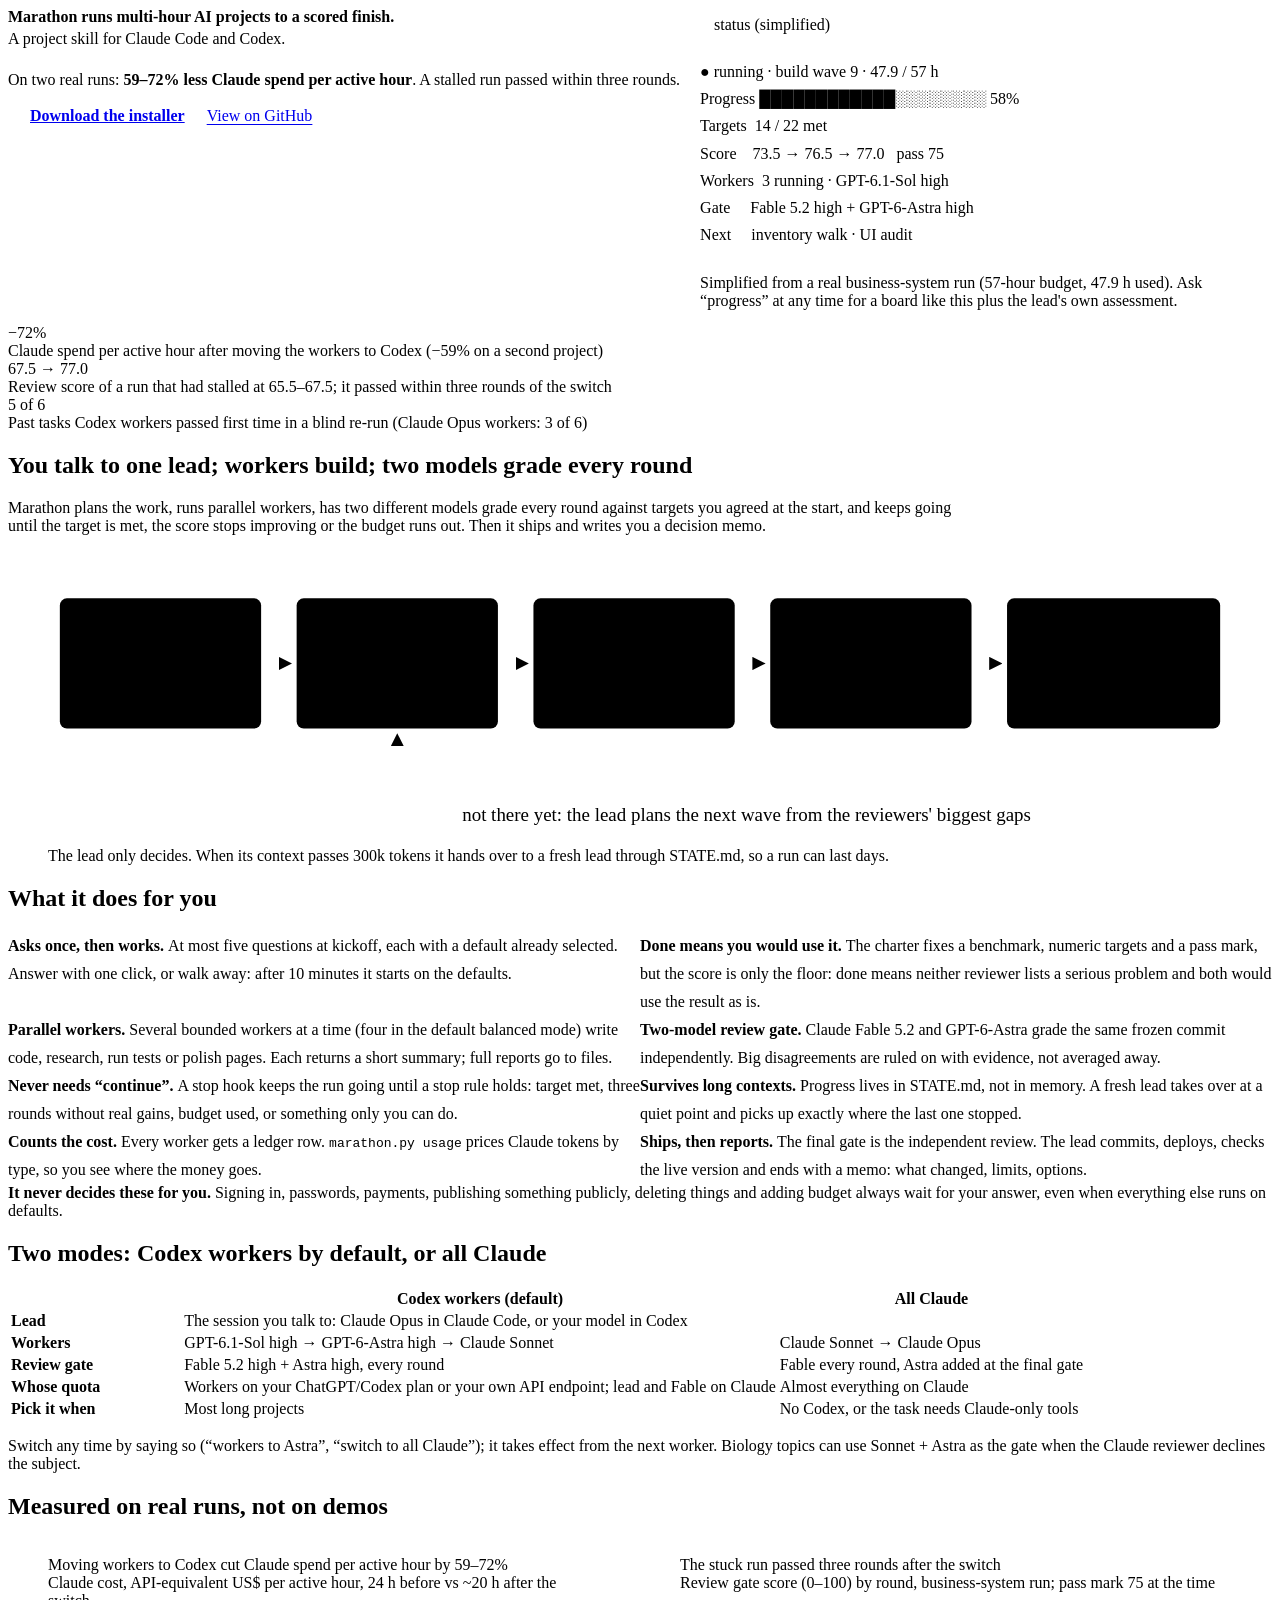
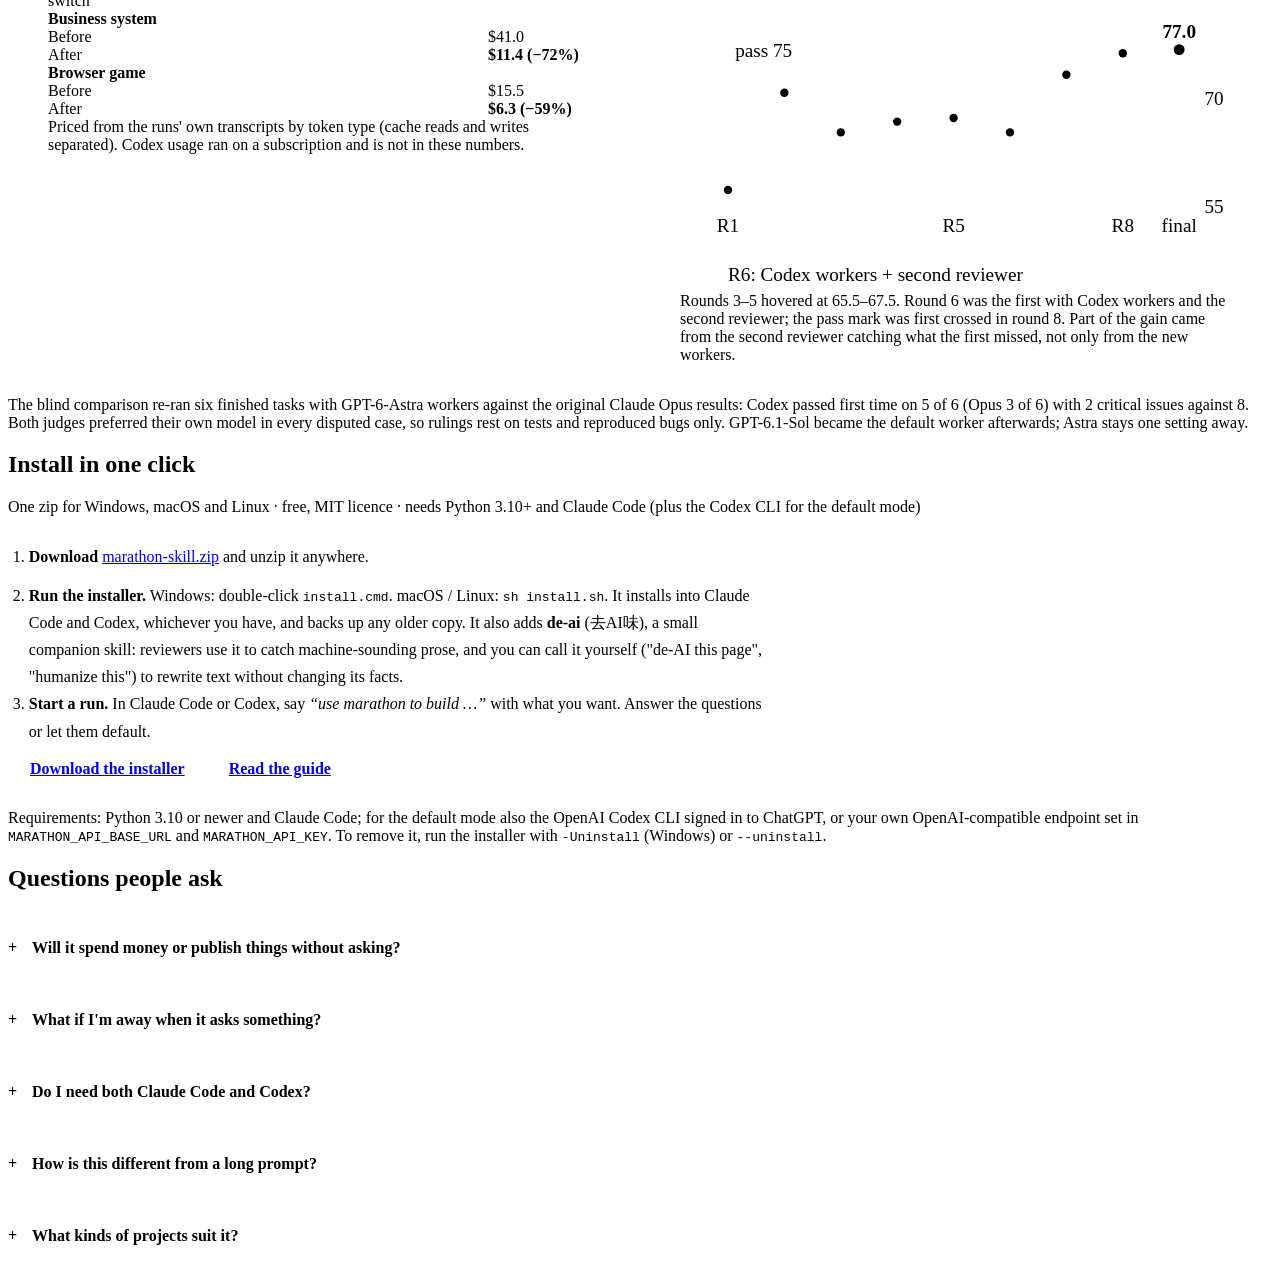
==== commit 9e0e547a: "refresh-2611: marathon site design fixes (preview, not live) Agent: codex Co-Authored-By: Claude Opu" ====
--- a/site/src/index.html
+++ b/site/src/index.html
@@ -21,14 +21,13 @@
 <main id="top">
   <section class="m-hero"><div class="k-page m-hero__in">
     <div class="m-hero__text">
-      <div class="k-hero__eyebrow">A skill for Claude Code and OpenAI Codex</div>
-      <h1>Hand an AI a multi‑hour project. Marathon runs it to a scored finish.</h1>
-      <p class="k-hero__lede">Marathon plans the work, runs parallel workers, has two different models grade every round against targets you agreed at the start, and keeps going until the target is met, the score stops improving or the budget runs out. Then it ships and writes you a decision memo.</p>
+      <h1>Marathon runs multi-hour AI projects to a scored finish.</h1>
+      <p class="k-hero__lede">A project skill for Claude Code and Codex.</p>
+      <div class="k-verdict m-verdict"><p>On two real runs: <strong>59–72% less Claude spend per active hour</strong>. A stalled run passed within three rounds.</p></div>
       <div class="m-cta">
         <a class="k-btn k-btn--primary m-btn-big" href="/marathon-skill.zip" download>Download the installer</a>
-        <a class="k-btn m-btn-big" href="https://github.com/washingtonshao-web/marathon">View on GitHub</a>
+        <a class="m-github" href="https://github.com/washingtonshao-web/marathon">View on GitHub</a>
       </div>
-      <p class="m-cta__note">One zip for Windows, macOS and Linux · free, MIT licence · needs Python 3.10+ and Claude Code (plus the Codex CLI for the default mode)</p>
     </div>
     <figure class="m-board" aria-label="Status board of a real run">
       <div class="m-board__bar"><span class="m-dot"></span>status (simplified)</div>
@@ -52,6 +51,7 @@
 
     <section class="k-section" id="how">
       <div class="k-section__head"><h2>You talk to one lead; workers build; two models grade every round</h2></div>
+      <p class="k-prose m-how-intro">Marathon plans the work, runs parallel workers, has two different models grade every round against targets you agreed at the start, and keeps going until the target is met, the score stops improving or the budget runs out. Then it ships and writes you a decision memo.</p>
       <figure class="k-figure m-flow-fig">
         <svg class="m-flow" viewBox="0 0 1000 250" role="img" aria-label="The Marathon loop: kickoff, dispatch, report, gate, then fix or ship">
           <defs><marker id="ar" viewBox="0 0 10 10" refX="9" refY="5" markerWidth="7" markerHeight="7" orient="auto-start-reverse"><path d="M0 0L10 5L0 10z" class="m-flow__arrow"/></marker></defs>
@@ -71,22 +71,22 @@
 
     <section class="k-section" id="features">
       <div class="k-section__head"><h2>What it does for you</h2></div>
-      <div class="m-features">
-        <div class="m-feat"><h3>Asks once, then works</h3><p>At most five questions at kickoff, each with a default already selected. Answer with one click, or walk away: after 10 minutes it starts on the defaults.</p></div>
-        <div class="m-feat"><h3>Done means you would use it</h3><p>The charter fixes a benchmark, numeric targets and a pass mark, but the score is only the floor: done means neither reviewer lists a serious problem and both would use the result as is.</p></div>
-        <div class="m-feat"><h3>Parallel workers</h3><p>Several bounded workers at a time (four in the default balanced mode) write code, research, run tests or polish pages. Each returns a short summary; full reports go to files.</p></div>
-        <div class="m-feat"><h3>Two-model review gate</h3><p>Claude Fable 5.2 and GPT-6-Astra grade the same frozen commit independently. Big disagreements are ruled on with evidence, not averaged away.</p></div>
-        <div class="m-feat"><h3>Never needs “continue”</h3><p>A stop hook keeps the run going until a stop rule holds: target met, three rounds without real gains, budget used, or something only you can do.</p></div>
-        <div class="m-feat"><h3>Survives long contexts</h3><p>Progress lives in STATE.md, not in memory. A fresh lead takes over at a quiet point and picks up exactly where the last one stopped.</p></div>
-        <div class="m-feat"><h3>Counts the cost</h3><p>Every worker gets a ledger row. <code>marathon.py usage</code> prices Claude tokens by type, so you see where the money goes.</p></div>
-        <div class="m-feat"><h3>Ships, then reports</h3><p>The final gate is the independent review. The lead commits, deploys, checks the live version and ends with a memo: what changed, limits, options.</p></div>
-      </div>
-      <div class="k-callout"><div class="k-callout__title">It never decides these for you</div><div>Signing in, passwords, payments, publishing something publicly, deleting things and adding budget always wait for your answer, even when everything else runs on defaults.</div></div>
+      <dl class="m-features">
+        <div class="m-feat"><dt>Asks once, then works</dt><dd>At most five questions at kickoff, each with a default already selected. Answer with one click, or walk away: after 10 minutes it starts on the defaults.</dd></div>
+        <div class="m-feat"><dt>Done means you would use it</dt><dd>The charter fixes a benchmark, numeric targets and a pass mark, but the score is only the floor: done means neither reviewer lists a serious problem and both would use the result as is.</dd></div>
+        <div class="m-feat"><dt>Parallel workers</dt><dd>Several bounded workers at a time (four in the default balanced mode) write code, research, run tests or polish pages. Each returns a short summary; full reports go to files.</dd></div>
+        <div class="m-feat"><dt>Two-model review gate</dt><dd>Claude Fable 5.2 and GPT-6-Astra grade the same frozen commit independently. Big disagreements are ruled on with evidence, not averaged away.</dd></div>
+        <div class="m-feat"><dt>Never needs “continue”</dt><dd>A stop hook keeps the run going until a stop rule holds: target met, three rounds without real gains, budget used, or something only you can do.</dd></div>
+        <div class="m-feat"><dt>Survives long contexts</dt><dd>Progress lives in STATE.md, not in memory. A fresh lead takes over at a quiet point and picks up exactly where the last one stopped.</dd></div>
+        <div class="m-feat"><dt>Counts the cost</dt><dd>Every worker gets a ledger row. <code>marathon.py usage</code> prices Claude tokens by type, so you see where the money goes.</dd></div>
+        <div class="m-feat"><dt>Ships, then reports</dt><dd>The final gate is the independent review. The lead commits, deploys, checks the live version and ends with a memo: what changed, limits, options.</dd></div>
+      </dl>
+      <p class="k-prose m-decisions"><strong>It never decides these for you.</strong> Signing in, passwords, payments, publishing something publicly, deleting things and adding budget always wait for your answer, even when everything else runs on defaults.</p>
     </section>
 
     <section class="k-section" id="modes">
       <div class="k-section__head"><h2>Two modes: Codex workers by default, or all Claude</h2></div>
-      <div class="k-table-wrap"><table class="k-table m-modes">
+      <div class="k-table-wrap m-modes-desktop"><table class="k-table m-modes">
         <thead><tr><th></th><th>Codex workers (default)</th><th>All Claude</th></tr></thead>
         <tbody>
           <tr><td>Lead</td><td colspan="2">The session you talk to: Claude Opus in Claude Code, or your model in Codex</td></tr>
@@ -96,6 +96,11 @@
           <tr><td>Pick it when</td><td data-label="Codex workers (default)">Most long projects</td><td data-label="All Claude">No Codex, or the task needs Claude-only tools</td></tr>
         </tbody>
       </table></div>
+      <dl class="m-modes-phone"><div class="m-mode"><dt>Lead</dt><dd><span class="m-mode__label">Codex workers (default)</span>The session you talk to: Claude Opus in Claude Code, or your model in Codex</dd><dd><span class="m-mode__label">All Claude</span>The session you talk to: Claude Opus in Claude Code, or your model in Codex</dd></div>
+<div class="m-mode"><dt>Workers</dt><dd><span class="m-mode__label">Codex workers (default)</span>GPT-6.1-Sol high → GPT-6-Astra high → Claude Sonnet</dd><dd><span class="m-mode__label">All Claude</span>Claude Sonnet → Claude Opus</dd></div>
+<div class="m-mode"><dt>Review gate</dt><dd><span class="m-mode__label">Codex workers (default)</span>Fable 5.2 high + Astra high, every round</dd><dd><span class="m-mode__label">All Claude</span>Fable every round, Astra added at the final gate</dd></div>
+<div class="m-mode"><dt>Whose quota</dt><dd><span class="m-mode__label">Codex workers (default)</span>Workers on your ChatGPT/Codex plan or your own API endpoint; lead and Fable on Claude</dd><dd><span class="m-mode__label">All Claude</span>Almost everything on Claude</dd></div>
+<div class="m-mode"><dt>Pick it when</dt><dd><span class="m-mode__label">Codex workers (default)</span>Most long projects</dd><dd><span class="m-mode__label">All Claude</span>No Codex, or the task needs Claude-only tools</dd></div></dl>
       <p class="k-prose m-small">Switch any time by saying so (“workers to Astra”, “switch to all Claude”); it takes effect from the next worker. Biology topics can use Sonnet + Astra as the gate when the Claude reviewer declines the subject.</p>
     </section>
 
@@ -105,31 +110,22 @@
         <figure class="k-figure">
           <div class="k-figure__title">Moving workers to Codex cut Claude spend per active hour by 59–72%</div>
           <div class="k-figure__sub">Claude cost, API-equivalent US$ per active hour, 24 h before vs ~20 h after the switch</div>
-          <svg class="m-bars" viewBox="0 0 460 210" role="img" aria-label="Business system 41.0 to 11.4 dollars per hour; browser game 15.5 to 6.3">
-            <g class="m-axis"><line x1="130" y1="20" x2="130" y2="180"/></g>
-            <text x="120" y="52" class="m-lab">Business system</text>
-            <rect x="130" y="32" width="270" height="20" class="m-b m-b--before"/><text x="406" y="47" class="m-val">$41.0</text>
-            <rect x="130" y="56" width="75" height="20" class="m-b m-b--after"/><text x="211" y="71" class="m-val m-val--hi">$11.4 (−72%)</text>
-            <text x="120" y="122" class="m-lab">Browser game</text>
-            <rect x="130" y="102" width="102" height="20" class="m-b m-b--before"/><text x="238" y="117" class="m-val">$15.5</text>
-            <rect x="130" y="126" width="41" height="20" class="m-b m-b--after"/><text x="177" y="141" class="m-val m-val--hi">$6.3 (−59%)</text>
-            <rect x="130" y="186" width="12" height="10" class="m-b m-b--before"/><text x="148" y="195" class="m-key">before (Claude workers)</text>
-            <rect x="300" y="186" width="12" height="10" class="m-b m-b--after"/><text x="318" y="195" class="m-key">after (Codex workers)</text>
-          </svg>
+          <div class="m-cost-chart"><div class="m-cost-project"><p><strong>Business system</strong></p><div class="m-bar-row"><span>Before</span><span class="m-bar-track" aria-hidden="true"><span class="m-bar-fill m-bar-fill--before" style="width:100.0000%"></span></span><span class="m-bar-value m-bar-value--before">$41.0</span></div><div class="m-bar-row"><span>After</span><span class="m-bar-track" aria-hidden="true"><span class="m-bar-fill m-bar-fill--after" style="width:27.8049%"></span></span><span class="m-bar-value m-bar-value--after">$11.4 (−72%)</span></div></div>
+<div class="m-cost-project"><p><strong>Browser game</strong></p><div class="m-bar-row"><span>Before</span><span class="m-bar-track" aria-hidden="true"><span class="m-bar-fill m-bar-fill--before" style="width:37.8049%"></span></span><span class="m-bar-value m-bar-value--before">$15.5</span></div><div class="m-bar-row"><span>After</span><span class="m-bar-track" aria-hidden="true"><span class="m-bar-fill m-bar-fill--after" style="width:15.3659%"></span></span><span class="m-bar-value m-bar-value--after">$6.3 (−59%)</span></div></div></div>
           <figcaption>Priced from the runs' own transcripts by token type (cache reads and writes separated). Codex usage ran on a subscription and is not in these numbers.</figcaption>
         </figure>
         <figure class="k-figure">
           <div class="k-figure__title">The stuck run passed three rounds after the switch</div>
           <div class="k-figure__sub">Review gate score (0–100) by round, business-system run; pass mark 75 at the time</div>
-          <svg class="m-line" viewBox="0 0 460 210" role="img" aria-label="Scores 57.5, 71, 65.5, 67, 67.5, 65.5, 73.5, 76.5, final 77">
-            <line x1="40" y1="60" x2="450" y2="60" class="m-pass"/><text x="46" y="54" class="m-key">pass 75</text>
-            <line x1="40" y1="180" x2="450" y2="180" class="m-grid"/><text x="34" y="184" class="m-key" text-anchor="end">55</text>
-            <line x1="40" y1="90" x2="450" y2="90" class="m-grid"/><text x="34" y="94" class="m-key" text-anchor="end">70</text>
-            <rect x="252" y="20" width="198" height="160" class="m-zone"/><text x="258" y="172" class="m-key">Codex workers + two-model gate</text>
+          <svg class="m-line" viewBox="0 0 460 250" role="img" aria-label="Scores 57.5, 71, 65.5, 67, 67.5, 65.5, 73.5, 76.5, final 77">
+            <line x1="40" y1="60" x2="430" y2="60" class="m-pass"/><text x="46" y="54" class="m-key">pass 75</text>
+            <line x1="40" y1="180" x2="430" y2="180" class="m-grid"/><text x="437" y="184" class="m-key" text-anchor="start">55</text>
+            <line x1="40" y1="90" x2="430" y2="90" class="m-grid"/><text x="437" y="94" class="m-key" text-anchor="start">70</text>
             <polyline class="m-series" points="40,165 87,84 134,117 181,108 228,105 275,117 322,69 369,51 416,48"/>
             <g class="m-pts"><circle cx="40" cy="165" r="3.5"/><circle cx="87" cy="84" r="3.5"/><circle cx="134" cy="117" r="3.5"/><circle cx="181" cy="108" r="3.5"/><circle cx="228" cy="105" r="3.5"/><circle cx="275" cy="117" r="3.5"/><circle cx="322" cy="69" r="3.5"/><circle cx="369" cy="51" r="3.5"/><circle cx="416" cy="48" r="4.5" class="m-pt-end"/></g>
             <text x="416" y="38" class="m-val m-val--hi" text-anchor="middle">77.0</text>
             <text x="40" y="200" class="m-key" text-anchor="middle">R1</text><text x="228" y="200" class="m-key" text-anchor="middle">R5</text><text x="369" y="200" class="m-key" text-anchor="middle">R8</text><text x="416" y="200" class="m-key" text-anchor="middle">final</text>
+          <path d="M275 123V226H242" class="m-annotation"/><text x="40" y="241" class="m-key m-note">R6: Codex workers + second reviewer</text>
           </svg>
           <figcaption>Rounds 3–5 hovered at 65.5–67.5. Round 6 was the first with Codex workers and the second reviewer; the pass mark was first crossed in round 8. Part of the gain came from the second reviewer catching what the first missed, not only from the new workers.</figcaption>
         </figure>
@@ -139,6 +135,7 @@
 
     <section class="k-section" id="install">
       <div class="k-section__head"><h2>Install in one click</h2></div>
+      <p class="m-cta__note">One zip for Windows, macOS and Linux · free, MIT licence · needs Python 3.10+ and Claude Code (plus the Codex CLI for the default mode)</p>
       <ol class="m-steps">
         <li><b>Download</b> <a href="/marathon-skill.zip" download>marathon-skill.zip</a> and unzip it anywhere.</li>
         <li><b>Run the installer.</b> Windows: double-click <code>install.cmd</code>. macOS / Linux: <code>sh install.sh</code>. It installs into Claude Code and Codex, whichever you have, and backs up any older copy. It also adds <b>de-ai</b> (去AI味), a small companion skill: reviewers use it to catch machine-sounding prose, and you can call it yourself ("de-AI this page", "humanize this") to rewrite text without changing its facts.</li>
--- a/site/src/site.css
+++ b/site/src/site.css
@@ -1,8 +1,8 @@
 /* Layout: product page on the editorial kit — hero with the real status board, then sections in one column; one accent */
 :root { --m-board-bg: var(--k-surface-2); }
 .m-hero { border-bottom: 1px solid var(--k-line); padding-block: var(--k-sp-7) var(--k-sp-6); }
-.m-hero__in { display: grid; grid-template-columns: minmax(0, 1.15fr) minmax(0, 1fr); gap: var(--k-sp-6); align-items: center; }
-.m-hero h1 { font-size: clamp(1.9rem, 1.2rem + 2.4vw, 2.9rem); line-height: 1.18; margin: var(--k-sp-2) 0 var(--k-sp-4); text-wrap: balance; }
+.m-hero__in { display: grid; grid-template-columns: minmax(0, 1.15fr) minmax(0, 1fr); gap: var(--k-sp-6); align-items: start; }
+.m-hero h1 { font-size: var(--k-fs-3xl); line-height: 1.18; margin: var(--k-sp-2) 0 var(--k-sp-4); text-wrap: balance; }
 .m-hero .k-hero__lede { max-width: 38em; }
 .m-cta, .m-final-cta { display: flex; flex-wrap: wrap; gap: var(--k-sp-3); margin-top: var(--k-sp-5); }
 .m-btn-big { min-height: 48px; padding: 0 22px; font-size: var(--k-fs-md); font-weight: 700; display: inline-flex; align-items: center; }
@@ -10,7 +10,7 @@
 .m-board { margin: 0; border: 1px solid var(--k-line-strong); background: var(--m-board-bg); min-width: 0; }
 .m-board__bar { display: flex; align-items: center; gap: 8px; padding: 8px 14px; border-bottom: 1px solid var(--k-line); font-family: var(--k-mono); font-size: var(--k-fs-xs); color: var(--k-muted); }
 .m-dot { width: 8px; height: 8px; border-radius: 50%; background: var(--k-good); }
-.m-board pre { margin: 0; padding: 16px; font-family: var(--k-mono); font-size: 13px; line-height: 1.7; overflow-x: auto; color: var(--k-ink); }
+.m-board pre { margin: 0; padding: 16px; font-family: var(--k-mono); font-size: var(--k-fs-sm); line-height: 1.7; overflow-x: auto; color: var(--k-ink); }
 .m-board figcaption { padding: 10px 16px 14px; font-size: var(--k-fs-xs); color: var(--k-muted); border-top: 1px solid var(--k-line); }
 .m-kpis { margin-block: var(--k-sp-6) var(--k-sp-4); }
 .m-flow-fig { margin-top: var(--k-sp-4); }
@@ -18,28 +18,30 @@
 .m-flow__step rect { fill: var(--k-surface); stroke: var(--k-line-strong); stroke-width: 1.2; }
 .m-flow__step--lead rect { stroke: var(--k-accent); stroke-width: 2; }
 .m-flow__step--end rect { fill: var(--k-accent-soft); stroke: var(--k-accent); }
-.m-flow text { font-family: var(--k-font); font-size: 17px; font-weight: 700; fill: var(--k-ink); text-anchor: middle; }
-.m-flow text.s { font-size: 13px; font-weight: 400; fill: var(--k-ink-2); }
+.m-flow text { font-family: var(--k-font); font-size: var(--k-fs-md); font-weight: 700; fill: var(--k-ink); text-anchor: middle; }
+.m-flow text.s { font-size: var(--k-fs-sm); font-weight: 400; fill: var(--k-ink-2); }
 .m-flow__line { fill: none; stroke: var(--k-muted); stroke-width: 1.6; }
 .m-flow__line--back { stroke-dasharray: 5 4; }
 .m-flow__arrow { fill: var(--k-muted); }
-.m-flow text.m-flow__note { font-size: 13px; font-weight: 400; fill: var(--k-muted); }
-.m-features { display: grid; grid-template-columns: repeat(auto-fit, minmax(240px, 1fr)); gap: var(--k-sp-4) var(--k-sp-5); margin: var(--k-sp-4) 0 var(--k-sp-5); }
+.m-flow text.m-flow__note { font-size: var(--k-fs-sm); font-weight: 400; fill: var(--k-muted); }
+.m-features { display: grid; grid-template-columns: repeat(2, minmax(0, 1fr)); gap: var(--k-sp-4) var(--k-sp-5); margin: var(--k-sp-4) 0 var(--k-sp-5); }
 .m-feat { min-width: 0; border-top: 2px solid var(--k-line-strong); padding-top: var(--k-sp-3); }
-.m-feat h3 { margin: 0 0 6px; font-size: var(--k-fs-md); }
-.m-feat p { margin: 0; color: var(--k-ink-2); font-size: var(--k-fs-sm); line-height: 1.65; }
+.m-feat dt { display: inline; font-weight: 700; font-size: var(--k-fs-sm); }
+.m-feat dd { display: inline; margin: 0; color: var(--k-ink-2); font-size: var(--k-fs-sm); line-height: 1.75; }
+.m-feat dt::after { content: ". "; }
+:lang(zh-CN) .m-feat dt::after { content: "。"; }
 .m-modes td:first-child { font-weight: 700; white-space: nowrap; }
 .m-small { font-size: var(--k-fs-sm); color: var(--k-ink-2); }
-.m-small code, .m-steps code { white-space: nowrap; }
+.m-small code, .m-steps code { white-space: normal; overflow-wrap: anywhere; }
 .m-charts { display: grid; grid-template-columns: repeat(2, minmax(0, 1fr)); gap: var(--k-sp-5); }
 .m-charts svg { width: 100%; height: auto; display: block; }
 .m-bars .m-axis line, .m-line .m-grid { stroke: var(--k-line-strong); stroke-width: 1; }
 .m-b--before { fill: var(--k-line-strong); }
 .m-b--after { fill: var(--k-accent); }
-.m-lab { font-family: var(--k-font); font-size: 15px; fill: var(--k-ink); text-anchor: end; font-weight: 700; }
-.m-val { font-family: var(--k-font); font-size: 14.5px; fill: var(--k-ink-2); font-variant-numeric: tabular-nums; }
+.m-lab { font-family: var(--k-font); font-size: var(--k-fs-sm); fill: var(--k-ink); text-anchor: end; font-weight: 700; }
+.m-val { font-family: var(--k-font); font-size: var(--k-fs-sm); fill: var(--k-ink-2); font-variant-numeric: tabular-nums; }
 .m-val--hi { fill: var(--k-accent); font-weight: 700; }
-.m-key { font-family: var(--k-font); font-size: 13.5px; fill: var(--k-muted); }
+.m-key { font-family: var(--k-font); font-size: var(--k-fs-sm); fill: var(--k-muted); }
 .m-pass { stroke: var(--k-ink-2); stroke-width: 1; stroke-dasharray: 4 4; }
 .m-zone { fill: var(--k-accent-soft); opacity: .55; }
 .m-series { fill: none; stroke: var(--k-accent); stroke-width: 2.2; }
@@ -60,7 +62,7 @@
 .k-brand { min-height: 44px; }
 .m-doc { max-width: 46em; }
 .m-doc h2 { margin-top: var(--k-sp-6); }
-.m-doc pre { background: var(--k-surface-2); border: 1px solid var(--k-line); padding: 12px 14px; overflow-x: auto; font-size: 13px; }
+.m-doc pre { background: var(--k-surface-2); border: 1px solid var(--k-line); padding: 12px 14px; overflow-x: auto; font-size: var(--k-fs-sm); }
 .m-doc code { font-family: var(--k-mono); font-size: .92em; }
 .m-doc table { border-collapse: collapse; width: 100%; font-size: var(--k-fs-sm); }
 .m-doc th, .m-doc td { border-bottom: 1px solid var(--k-line); padding: 8px 10px 8px 0; text-align: left; vertical-align: top; }
@@ -76,7 +78,7 @@
 }
 @media (max-width: 560px) {
   .m-btn-big { width: 100%; justify-content: center; }
-  .m-board pre { font-size: 11.5px; padding: 12px; }
+  .m-board pre { font-size: var(--k-fs-sm); padding: 12px; white-space: pre-wrap; overflow-wrap: anywhere; }
   .m-modes { font-size: var(--k-fs-sm); }
 }
 
@@ -88,7 +90,8 @@
 .m-flow-list li:last-child { background: var(--k-accent-soft); }
 .m-flow-list b { font-size: var(--k-fs-md); }
 .m-flow-list span { color: var(--k-ink-2); font-size: var(--k-fs-sm); line-height: 1.6; }
-.k-figure figcaption, .m-cta__note, .m-board figcaption { font-size: var(--k-fs-sm); }
+.k-figure figcaption, .m-board figcaption { font-size: var(--k-fs-xs); }
+.m-cta__note { font-size: var(--k-fs-sm); }
 @media (max-width: 719px) {
   .m-flow { display: none; }
   .m-flow-list { display: block; }
@@ -124,3 +127,64 @@
 .m-doc .m-shot { margin: var(--k-sp-4) 0 var(--k-sp-5); }
 .m-doc .m-shot img { display: block; width: 100%; height: auto; border: 1px solid var(--k-line); }
 .m-doc .m-shot figcaption { margin-top: 6px; font-size: var(--k-fs-sm); color: var(--k-muted); }
+
+
+/* W20: report typography, concise evidence-led hero, and complete phone comparisons. */
+.k-brand__name, .m-hero h1, .k-hero h1, .k-section__head h2, .k-section h3, .m-verdict { font-family: var(--k-font); font-weight: 700; }
+.k-brand__mark { font-size: var(--k-fs-sm); }
+.m-hero .k-hero__lede { font-size: var(--k-fs-md); margin-top: var(--k-sp-3); line-height: 1.5; }
+.m-verdict { margin-top: var(--k-sp-4); padding-block: var(--k-sp-3); font-weight: 400; font-size: var(--k-fs-md); line-height: 1.6; }
+.m-verdict p { margin: 0; }
+.m-hero .m-cta { align-items: center; margin-top: var(--k-sp-4); }
+.m-github { display: inline-flex; min-height: 48px; min-width: 44px; align-items: center; padding-inline: var(--k-sp-2); font-size: var(--k-fs-sm); text-decoration: underline; text-underline-offset: 3px; }
+.m-board__bar { font-family: var(--k-font); font-size: var(--k-fs-sm); color: var(--k-ink-2); }
+.m-board figcaption { font-size: var(--k-fs-sm); color: var(--k-ink-2); }
+.m-board pre { white-space: pre-wrap; overflow-wrap: anywhere; }
+.m-how-intro { max-width: 60em; }
+.m-decisions { margin-top: var(--k-sp-5); }
+.k-table.m-modes { min-width: 0; table-layout: fixed; }
+.k-table.m-modes td, .k-table.m-modes th { white-space: normal; overflow-wrap: anywhere; font-size: var(--k-fs-sm); color: var(--k-ink-2); }
+.k-table.m-modes th:first-child, .k-table.m-modes td:first-child { width: 16%; color: var(--k-ink); }
+.m-modes-phone, .m-jump { display: none; }
+.m-cost-chart { margin-block: var(--k-sp-5); font-size: var(--k-fs-sm); color: var(--k-ink-2); }
+.m-cost-project + .m-cost-project { margin-top: var(--k-sp-5); }
+.m-cost-project p { margin: 0 0 var(--k-sp-2); color: var(--k-ink); }
+.m-bar-row { display: grid; grid-template-columns: 52px minmax(0, 1fr) 112px; gap: var(--k-sp-2); align-items: center; margin-top: var(--k-sp-2); }
+.m-bar-track { display: block; height: 18px; border-left: 1px solid var(--k-line-strong); }
+.m-bar-fill { display: block; height: 100%; }
+.m-bar-fill--before { background: var(--k-muted); }
+.m-bar-fill--after { background: var(--k-accent); }
+.m-bar-value { white-space: nowrap; font-variant-numeric: tabular-nums; }
+.m-bar-value--after { color: var(--k-accent); font-weight: 700; }
+.m-annotation { fill: none; stroke: var(--k-ink-2); stroke-width: 1; }
+.m-note { fill: var(--k-ink-2); }
+.k-nav a { min-height: 44px; display: inline-flex; align-items: center; }
+.k-footer { line-height: 1.9; }
+.k-footer a { min-height: 44px; }
+@media (max-width: 719px) {
+  .m-jump { display: block; border-bottom: 1px solid var(--k-line); }
+  .m-jump__in { display: flex; gap: var(--k-sp-4); overflow-x: auto; scrollbar-width: thin; }
+  .m-jump a { display: inline-flex; align-items: center; min-height: 44px; min-width: 44px; flex: none; white-space: nowrap; font-size: var(--k-fs-sm); color: var(--k-ink-2); }
+  .m-hero { padding-block: var(--k-sp-4) var(--k-sp-5); }
+  .m-hero__in { gap: var(--k-sp-5); }
+  .m-hero h1 { margin-top: 0; margin-bottom: var(--k-sp-2); font-size: var(--k-fs-2xl); line-height: 1.2; text-wrap: initial; }
+  .m-hero .k-hero__lede { margin-top: var(--k-sp-2); font-size: var(--k-fs-sm); }
+  .m-verdict { margin-top: var(--k-sp-3); padding-block: var(--k-sp-2); font-size: var(--k-fs-sm); line-height: 1.55; }
+  .m-hero .m-cta { margin-top: var(--k-sp-3); gap: var(--k-sp-2); }
+  .m-hero .m-btn-big { font-size: var(--k-fs-sm); width: auto; flex: 1; padding-inline: var(--k-sp-3); }
+  .m-github { font-size: var(--k-fs-sm); padding-inline: var(--k-sp-2); }
+  .m-board pre { padding: var(--k-sp-3); line-height: 1.55; }
+  .m-board figcaption { font-size: var(--k-fs-sm); line-height: 1.5; padding: var(--k-sp-3); }
+  .m-features { grid-template-columns: minmax(0, 1fr); }
+  .m-line .m-key { font-size: var(--k-fs-lg); }
+  .m-line .m-note, .m-line .m-val { font-size: var(--k-fs-xl); }
+  .m-modes-desktop { display: none; }
+  .m-modes-phone { display: block; margin-block: var(--k-sp-4); border-top: 2px solid var(--k-ink); }
+  .m-mode { padding-block: var(--k-sp-4); border-bottom: 1px solid var(--k-line); }
+  .m-mode dt { font-size: var(--k-fs-md); font-weight: 700; color: var(--k-ink); }
+  .m-mode dd { display: block; margin: var(--k-sp-3) 0 0; font-size: var(--k-fs-sm); line-height: 1.65; color: var(--k-ink-2); white-space: normal; overflow-wrap: anywhere; }
+  .m-mode__label { display: block; font-weight: 700; color: var(--k-ink); }
+  .m-doc .m-tablewrap { overflow: visible; }
+  .m-doc td, .m-doc th { overflow-wrap: anywhere; }
+  .m-nb { max-width: 100%; white-space: normal; }
+}
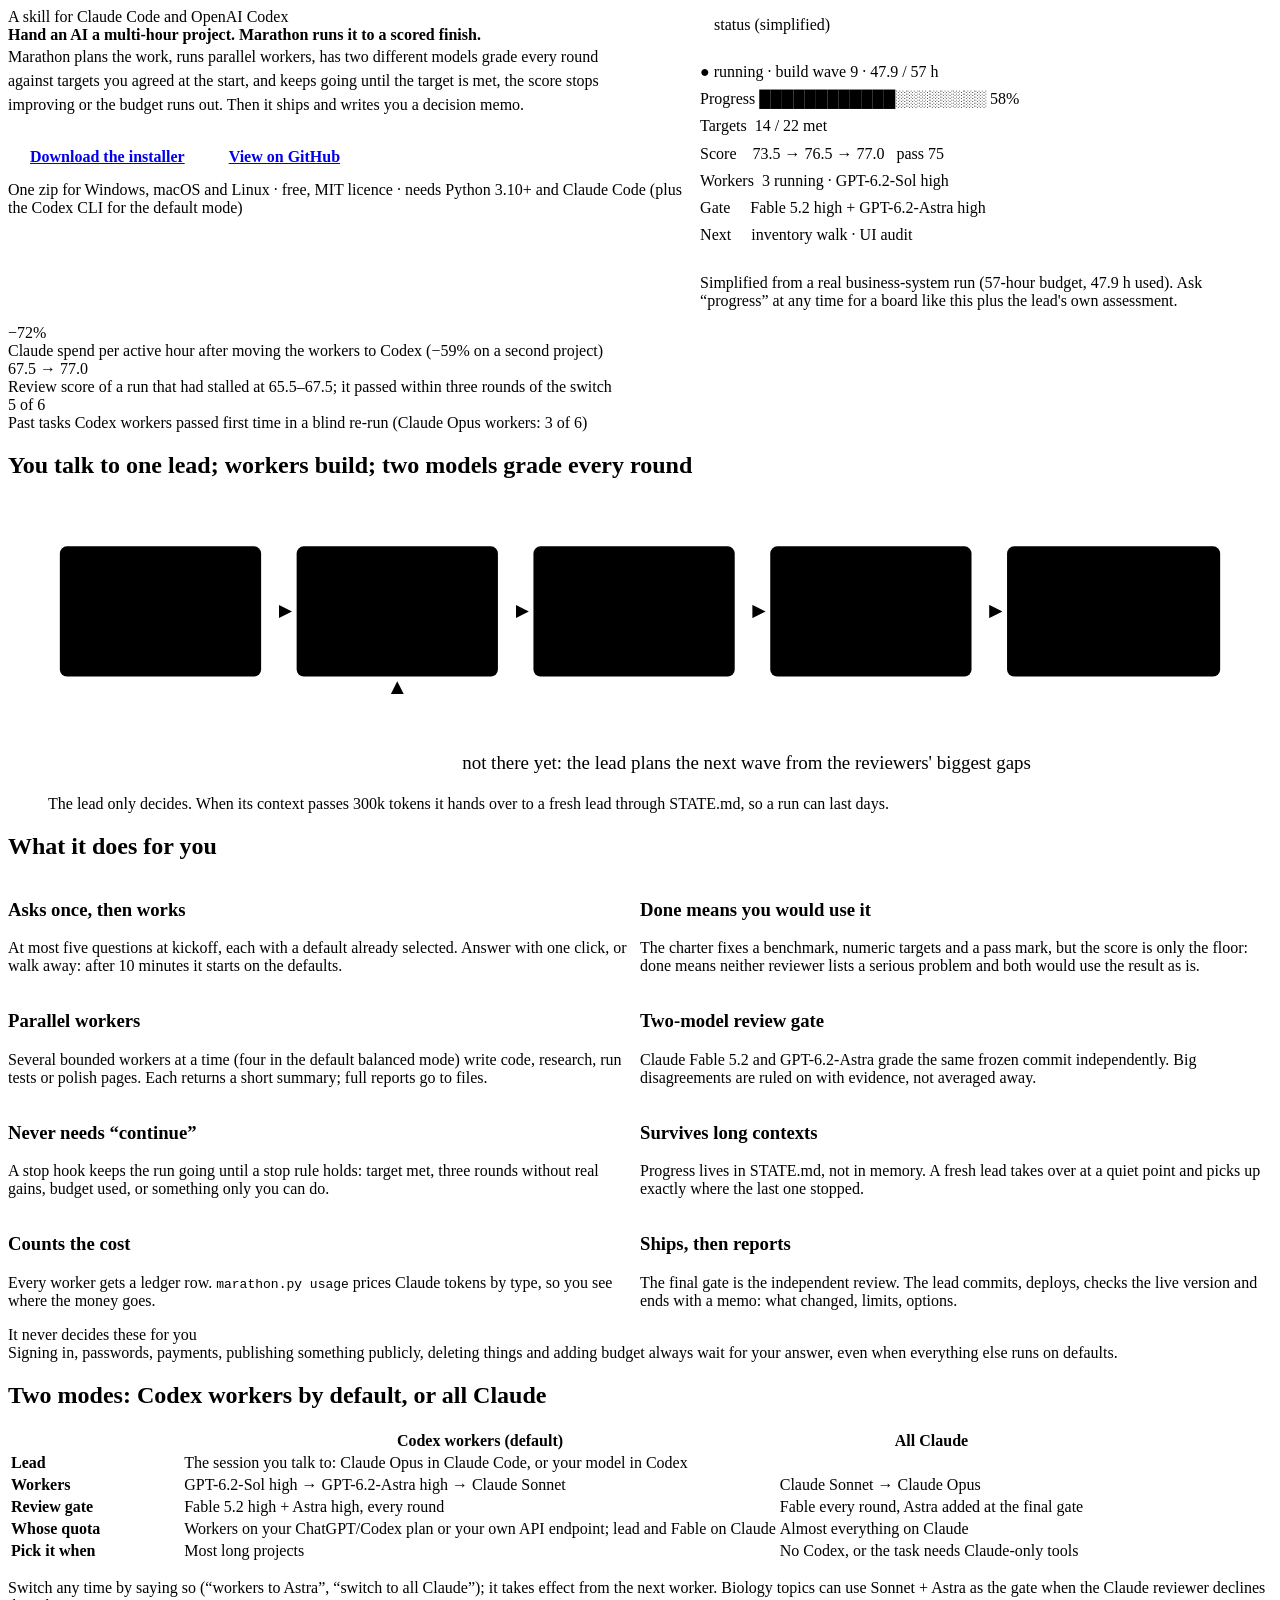
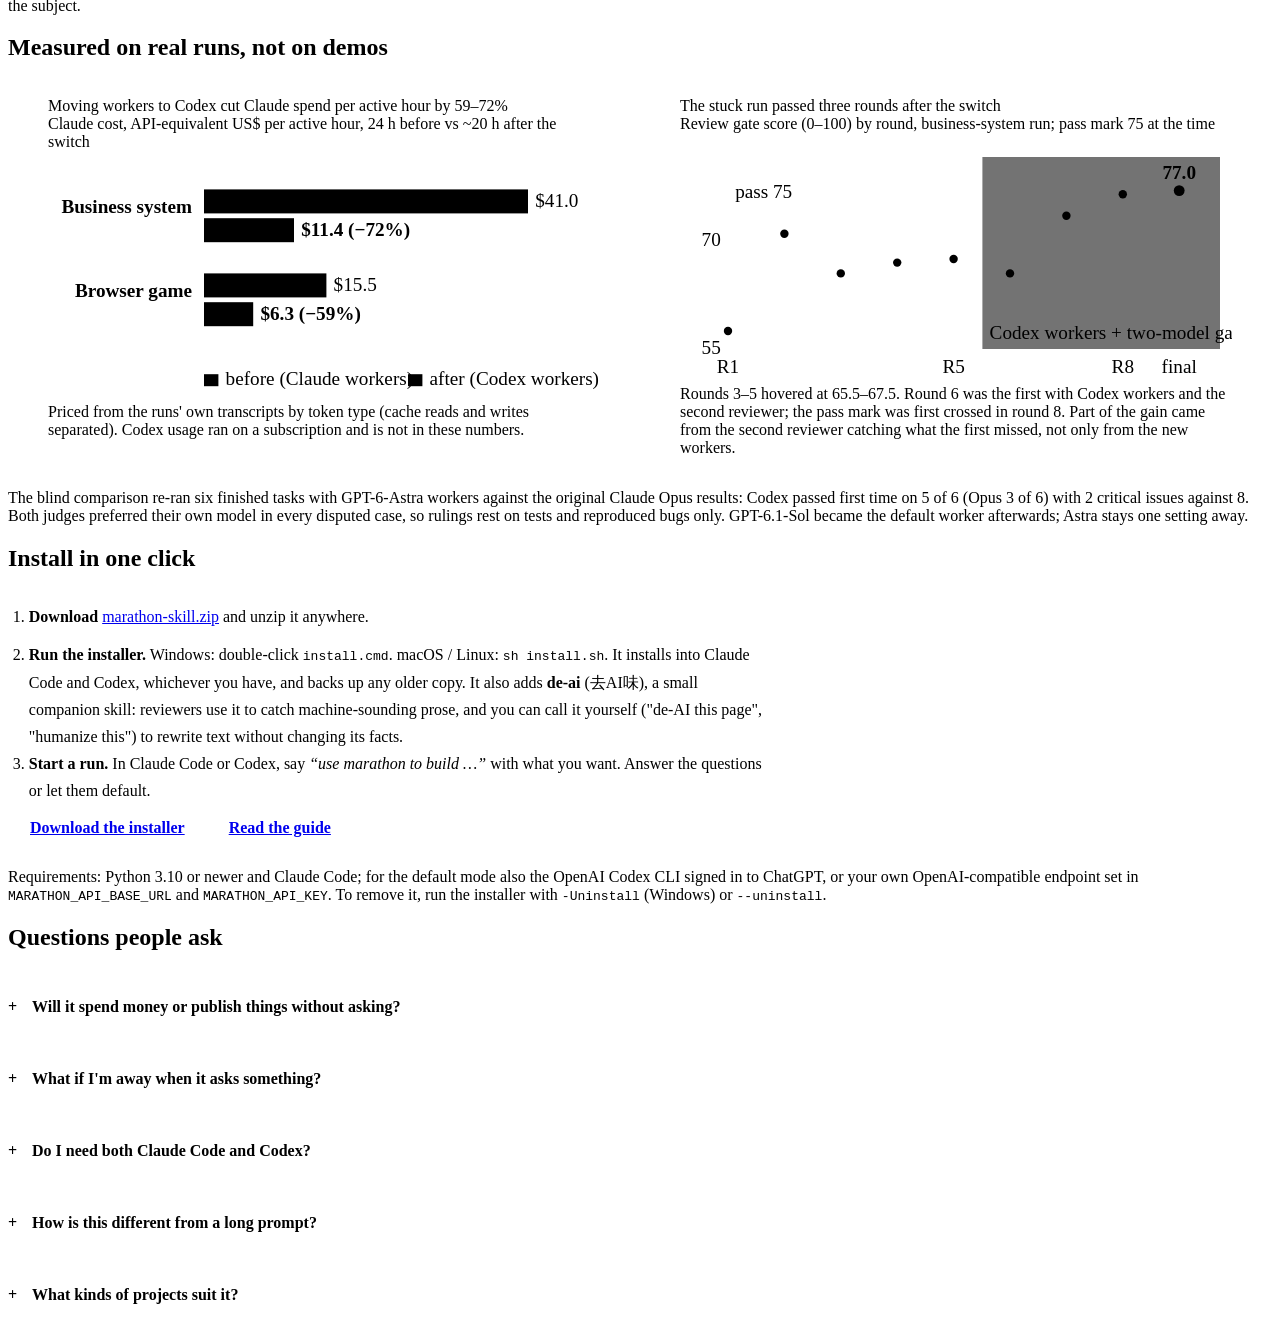
==== commit c071829b: "GPT-6.2 Astra and Sol: role aliases resolve through an optional models/roles.json - marathon.py: ast" ====
--- a/site/src/index.html
+++ b/site/src/index.html
@@ -21,13 +21,14 @@
 <main id="top">
   <section class="m-hero"><div class="k-page m-hero__in">
     <div class="m-hero__text">
-      <h1>Marathon runs multi-hour AI projects to a scored finish.</h1>
-      <p class="k-hero__lede">A project skill for Claude Code and Codex.</p>
-      <div class="k-verdict m-verdict"><p>On two real runs: <strong>59–72% less Claude spend per active hour</strong>. A stalled run passed within three rounds.</p></div>
+      <div class="k-hero__eyebrow">A skill for Claude Code and OpenAI Codex</div>
+      <h1>Hand an AI a multi‑hour project. Marathon runs it to a scored finish.</h1>
+      <p class="k-hero__lede">Marathon plans the work, runs parallel workers, has two different models grade every round against targets you agreed at the start, and keeps going until the target is met, the score stops improving or the budget runs out. Then it ships and writes you a decision memo.</p>
       <div class="m-cta">
         <a class="k-btn k-btn--primary m-btn-big" href="/marathon-skill.zip" download>Download the installer</a>
-        <a class="m-github" href="https://github.com/washingtonshao-web/marathon">View on GitHub</a>
+        <a class="k-btn m-btn-big" href="https://github.com/washingtonshao-web/marathon">View on GitHub</a>
       </div>
+      <p class="m-cta__note">One zip for Windows, macOS and Linux · free, MIT licence · needs Python 3.10+ and Claude Code (plus the Codex CLI for the default mode)</p>
     </div>
     <figure class="m-board" aria-label="Status board of a real run">
       <div class="m-board__bar"><span class="m-dot"></span>status (simplified)</div>
@@ -35,8 +36,8 @@
 Progress ████████████░░░░░░░░ 58%
 Targets  14 / 22 met
 Score    73.5 → 76.5 → 77.0   pass 75
-Workers  3 running · GPT-6.1-Sol high
-Gate     Fable 5.2 high + GPT-6-Astra high
+Workers  3 running · GPT-6.2-Sol high
+Gate     Fable 5.2 high + GPT-6.2-Astra high
 Next     inventory walk · UI audit</pre>
       <figcaption>Simplified from a real business-system run (57-hour budget, 47.9 h used). Ask “progress” at any time for a board like this plus the lead's own assessment.</figcaption>
     </figure>
@@ -51,7 +52,6 @@
 
     <section class="k-section" id="how">
       <div class="k-section__head"><h2>You talk to one lead; workers build; two models grade every round</h2></div>
-      <p class="k-prose m-how-intro">Marathon plans the work, runs parallel workers, has two different models grade every round against targets you agreed at the start, and keeps going until the target is met, the score stops improving or the budget runs out. Then it ships and writes you a decision memo.</p>
       <figure class="k-figure m-flow-fig">
         <svg class="m-flow" viewBox="0 0 1000 250" role="img" aria-label="The Marathon loop: kickoff, dispatch, report, gate, then fix or ship">
           <defs><marker id="ar" viewBox="0 0 10 10" refX="9" refY="5" markerWidth="7" markerHeight="7" orient="auto-start-reverse"><path d="M0 0L10 5L0 10z" class="m-flow__arrow"/></marker></defs>
@@ -71,36 +71,31 @@
 
     <section class="k-section" id="features">
       <div class="k-section__head"><h2>What it does for you</h2></div>
-      <dl class="m-features">
-        <div class="m-feat"><dt>Asks once, then works</dt><dd>At most five questions at kickoff, each with a default already selected. Answer with one click, or walk away: after 10 minutes it starts on the defaults.</dd></div>
-        <div class="m-feat"><dt>Done means you would use it</dt><dd>The charter fixes a benchmark, numeric targets and a pass mark, but the score is only the floor: done means neither reviewer lists a serious problem and both would use the result as is.</dd></div>
-        <div class="m-feat"><dt>Parallel workers</dt><dd>Several bounded workers at a time (four in the default balanced mode) write code, research, run tests or polish pages. Each returns a short summary; full reports go to files.</dd></div>
-        <div class="m-feat"><dt>Two-model review gate</dt><dd>Claude Fable 5.2 and GPT-6-Astra grade the same frozen commit independently. Big disagreements are ruled on with evidence, not averaged away.</dd></div>
-        <div class="m-feat"><dt>Never needs “continue”</dt><dd>A stop hook keeps the run going until a stop rule holds: target met, three rounds without real gains, budget used, or something only you can do.</dd></div>
-        <div class="m-feat"><dt>Survives long contexts</dt><dd>Progress lives in STATE.md, not in memory. A fresh lead takes over at a quiet point and picks up exactly where the last one stopped.</dd></div>
-        <div class="m-feat"><dt>Counts the cost</dt><dd>Every worker gets a ledger row. <code>marathon.py usage</code> prices Claude tokens by type, so you see where the money goes.</dd></div>
-        <div class="m-feat"><dt>Ships, then reports</dt><dd>The final gate is the independent review. The lead commits, deploys, checks the live version and ends with a memo: what changed, limits, options.</dd></div>
-      </dl>
-      <p class="k-prose m-decisions"><strong>It never decides these for you.</strong> Signing in, passwords, payments, publishing something publicly, deleting things and adding budget always wait for your answer, even when everything else runs on defaults.</p>
+      <div class="m-features">
+        <div class="m-feat"><h3>Asks once, then works</h3><p>At most five questions at kickoff, each with a default already selected. Answer with one click, or walk away: after 10 minutes it starts on the defaults.</p></div>
+        <div class="m-feat"><h3>Done means you would use it</h3><p>The charter fixes a benchmark, numeric targets and a pass mark, but the score is only the floor: done means neither reviewer lists a serious problem and both would use the result as is.</p></div>
+        <div class="m-feat"><h3>Parallel workers</h3><p>Several bounded workers at a time (four in the default balanced mode) write code, research, run tests or polish pages. Each returns a short summary; full reports go to files.</p></div>
+        <div class="m-feat"><h3>Two-model review gate</h3><p>Claude Fable 5.2 and GPT-6.2-Astra grade the same frozen commit independently. Big disagreements are ruled on with evidence, not averaged away.</p></div>
+        <div class="m-feat"><h3>Never needs “continue”</h3><p>A stop hook keeps the run going until a stop rule holds: target met, three rounds without real gains, budget used, or something only you can do.</p></div>
+        <div class="m-feat"><h3>Survives long contexts</h3><p>Progress lives in STATE.md, not in memory. A fresh lead takes over at a quiet point and picks up exactly where the last one stopped.</p></div>
+        <div class="m-feat"><h3>Counts the cost</h3><p>Every worker gets a ledger row. <code>marathon.py usage</code> prices Claude tokens by type, so you see where the money goes.</p></div>
+        <div class="m-feat"><h3>Ships, then reports</h3><p>The final gate is the independent review. The lead commits, deploys, checks the live version and ends with a memo: what changed, limits, options.</p></div>
+      </div>
+      <div class="k-callout"><div class="k-callout__title">It never decides these for you</div><div>Signing in, passwords, payments, publishing something publicly, deleting things and adding budget always wait for your answer, even when everything else runs on defaults.</div></div>
     </section>
 
     <section class="k-section" id="modes">
       <div class="k-section__head"><h2>Two modes: Codex workers by default, or all Claude</h2></div>
-      <div class="k-table-wrap m-modes-desktop"><table class="k-table m-modes">
+      <div class="k-table-wrap"><table class="k-table m-modes">
         <thead><tr><th></th><th>Codex workers (default)</th><th>All Claude</th></tr></thead>
         <tbody>
           <tr><td>Lead</td><td colspan="2">The session you talk to: Claude Opus in Claude Code, or your model in Codex</td></tr>
-          <tr><td>Workers</td><td data-label="Codex workers (default)">GPT-6.1-Sol high → GPT-6-Astra high → Claude Sonnet</td><td data-label="All Claude">Claude Sonnet → Claude Opus</td></tr>
+          <tr><td>Workers</td><td data-label="Codex workers (default)">GPT-6.2-Sol high → GPT-6.2-Astra high → Claude Sonnet</td><td data-label="All Claude">Claude Sonnet → Claude Opus</td></tr>
           <tr><td>Review gate</td><td data-label="Codex workers (default)">Fable 5.2 high + Astra high, every round</td><td data-label="All Claude">Fable every round, Astra added at the final gate</td></tr>
           <tr><td>Whose quota</td><td data-label="Codex workers (default)">Workers on your ChatGPT/Codex plan or your own API endpoint; lead and Fable on Claude</td><td data-label="All Claude">Almost everything on Claude</td></tr>
           <tr><td>Pick it when</td><td data-label="Codex workers (default)">Most long projects</td><td data-label="All Claude">No Codex, or the task needs Claude-only tools</td></tr>
         </tbody>
       </table></div>
-      <dl class="m-modes-phone"><div class="m-mode"><dt>Lead</dt><dd><span class="m-mode__label">Codex workers (default)</span>The session you talk to: Claude Opus in Claude Code, or your model in Codex</dd><dd><span class="m-mode__label">All Claude</span>The session you talk to: Claude Opus in Claude Code, or your model in Codex</dd></div>
-<div class="m-mode"><dt>Workers</dt><dd><span class="m-mode__label">Codex workers (default)</span>GPT-6.1-Sol high → GPT-6-Astra high → Claude Sonnet</dd><dd><span class="m-mode__label">All Claude</span>Claude Sonnet → Claude Opus</dd></div>
-<div class="m-mode"><dt>Review gate</dt><dd><span class="m-mode__label">Codex workers (default)</span>Fable 5.2 high + Astra high, every round</dd><dd><span class="m-mode__label">All Claude</span>Fable every round, Astra added at the final gate</dd></div>
-<div class="m-mode"><dt>Whose quota</dt><dd><span class="m-mode__label">Codex workers (default)</span>Workers on your ChatGPT/Codex plan or your own API endpoint; lead and Fable on Claude</dd><dd><span class="m-mode__label">All Claude</span>Almost everything on Claude</dd></div>
-<div class="m-mode"><dt>Pick it when</dt><dd><span class="m-mode__label">Codex workers (default)</span>Most long projects</dd><dd><span class="m-mode__label">All Claude</span>No Codex, or the task needs Claude-only tools</dd></div></dl>
       <p class="k-prose m-small">Switch any time by saying so (“workers to Astra”, “switch to all Claude”); it takes effect from the next worker. Biology topics can use Sonnet + Astra as the gate when the Claude reviewer declines the subject.</p>
     </section>
 
@@ -110,22 +105,31 @@
         <figure class="k-figure">
           <div class="k-figure__title">Moving workers to Codex cut Claude spend per active hour by 59–72%</div>
           <div class="k-figure__sub">Claude cost, API-equivalent US$ per active hour, 24 h before vs ~20 h after the switch</div>
-          <div class="m-cost-chart"><div class="m-cost-project"><p><strong>Business system</strong></p><div class="m-bar-row"><span>Before</span><span class="m-bar-track" aria-hidden="true"><span class="m-bar-fill m-bar-fill--before" style="width:100.0000%"></span></span><span class="m-bar-value m-bar-value--before">$41.0</span></div><div class="m-bar-row"><span>After</span><span class="m-bar-track" aria-hidden="true"><span class="m-bar-fill m-bar-fill--after" style="width:27.8049%"></span></span><span class="m-bar-value m-bar-value--after">$11.4 (−72%)</span></div></div>
-<div class="m-cost-project"><p><strong>Browser game</strong></p><div class="m-bar-row"><span>Before</span><span class="m-bar-track" aria-hidden="true"><span class="m-bar-fill m-bar-fill--before" style="width:37.8049%"></span></span><span class="m-bar-value m-bar-value--before">$15.5</span></div><div class="m-bar-row"><span>After</span><span class="m-bar-track" aria-hidden="true"><span class="m-bar-fill m-bar-fill--after" style="width:15.3659%"></span></span><span class="m-bar-value m-bar-value--after">$6.3 (−59%)</span></div></div></div>
+          <svg class="m-bars" viewBox="0 0 460 210" role="img" aria-label="Business system 41.0 to 11.4 dollars per hour; browser game 15.5 to 6.3">
+            <g class="m-axis"><line x1="130" y1="20" x2="130" y2="180"/></g>
+            <text x="120" y="52" class="m-lab">Business system</text>
+            <rect x="130" y="32" width="270" height="20" class="m-b m-b--before"/><text x="406" y="47" class="m-val">$41.0</text>
+            <rect x="130" y="56" width="75" height="20" class="m-b m-b--after"/><text x="211" y="71" class="m-val m-val--hi">$11.4 (−72%)</text>
+            <text x="120" y="122" class="m-lab">Browser game</text>
+            <rect x="130" y="102" width="102" height="20" class="m-b m-b--before"/><text x="238" y="117" class="m-val">$15.5</text>
+            <rect x="130" y="126" width="41" height="20" class="m-b m-b--after"/><text x="177" y="141" class="m-val m-val--hi">$6.3 (−59%)</text>
+            <rect x="130" y="186" width="12" height="10" class="m-b m-b--before"/><text x="148" y="195" class="m-key">before (Claude workers)</text>
+            <rect x="300" y="186" width="12" height="10" class="m-b m-b--after"/><text x="318" y="195" class="m-key">after (Codex workers)</text>
+          </svg>
           <figcaption>Priced from the runs' own transcripts by token type (cache reads and writes separated). Codex usage ran on a subscription and is not in these numbers.</figcaption>
         </figure>
         <figure class="k-figure">
           <div class="k-figure__title">The stuck run passed three rounds after the switch</div>
           <div class="k-figure__sub">Review gate score (0–100) by round, business-system run; pass mark 75 at the time</div>
-          <svg class="m-line" viewBox="0 0 460 250" role="img" aria-label="Scores 57.5, 71, 65.5, 67, 67.5, 65.5, 73.5, 76.5, final 77">
-            <line x1="40" y1="60" x2="430" y2="60" class="m-pass"/><text x="46" y="54" class="m-key">pass 75</text>
-            <line x1="40" y1="180" x2="430" y2="180" class="m-grid"/><text x="437" y="184" class="m-key" text-anchor="start">55</text>
-            <line x1="40" y1="90" x2="430" y2="90" class="m-grid"/><text x="437" y="94" class="m-key" text-anchor="start">70</text>
+          <svg class="m-line" viewBox="0 0 460 210" role="img" aria-label="Scores 57.5, 71, 65.5, 67, 67.5, 65.5, 73.5, 76.5, final 77">
+            <line x1="40" y1="60" x2="450" y2="60" class="m-pass"/><text x="46" y="54" class="m-key">pass 75</text>
+            <line x1="40" y1="180" x2="450" y2="180" class="m-grid"/><text x="34" y="184" class="m-key" text-anchor="end">55</text>
+            <line x1="40" y1="90" x2="450" y2="90" class="m-grid"/><text x="34" y="94" class="m-key" text-anchor="end">70</text>
+            <rect x="252" y="20" width="198" height="160" class="m-zone"/><text x="258" y="172" class="m-key">Codex workers + two-model gate</text>
             <polyline class="m-series" points="40,165 87,84 134,117 181,108 228,105 275,117 322,69 369,51 416,48"/>
             <g class="m-pts"><circle cx="40" cy="165" r="3.5"/><circle cx="87" cy="84" r="3.5"/><circle cx="134" cy="117" r="3.5"/><circle cx="181" cy="108" r="3.5"/><circle cx="228" cy="105" r="3.5"/><circle cx="275" cy="117" r="3.5"/><circle cx="322" cy="69" r="3.5"/><circle cx="369" cy="51" r="3.5"/><circle cx="416" cy="48" r="4.5" class="m-pt-end"/></g>
             <text x="416" y="38" class="m-val m-val--hi" text-anchor="middle">77.0</text>
             <text x="40" y="200" class="m-key" text-anchor="middle">R1</text><text x="228" y="200" class="m-key" text-anchor="middle">R5</text><text x="369" y="200" class="m-key" text-anchor="middle">R8</text><text x="416" y="200" class="m-key" text-anchor="middle">final</text>
-          <path d="M275 123V226H242" class="m-annotation"/><text x="40" y="241" class="m-key m-note">R6: Codex workers + second reviewer</text>
           </svg>
           <figcaption>Rounds 3–5 hovered at 65.5–67.5. Round 6 was the first with Codex workers and the second reviewer; the pass mark was first crossed in round 8. Part of the gain came from the second reviewer catching what the first missed, not only from the new workers.</figcaption>
         </figure>
@@ -135,7 +139,6 @@
 
     <section class="k-section" id="install">
       <div class="k-section__head"><h2>Install in one click</h2></div>
-      <p class="m-cta__note">One zip for Windows, macOS and Linux · free, MIT licence · needs Python 3.10+ and Claude Code (plus the Codex CLI for the default mode)</p>
       <ol class="m-steps">
         <li><b>Download</b> <a href="/marathon-skill.zip" download>marathon-skill.zip</a> and unzip it anywhere.</li>
         <li><b>Run the installer.</b> Windows: double-click <code>install.cmd</code>. macOS / Linux: <code>sh install.sh</code>. It installs into Claude Code and Codex, whichever you have, and backs up any older copy. It also adds <b>de-ai</b> (去AI味), a small companion skill: reviewers use it to catch machine-sounding prose, and you can call it yourself ("de-AI this page", "humanize this") to rewrite text without changing its facts.</li>
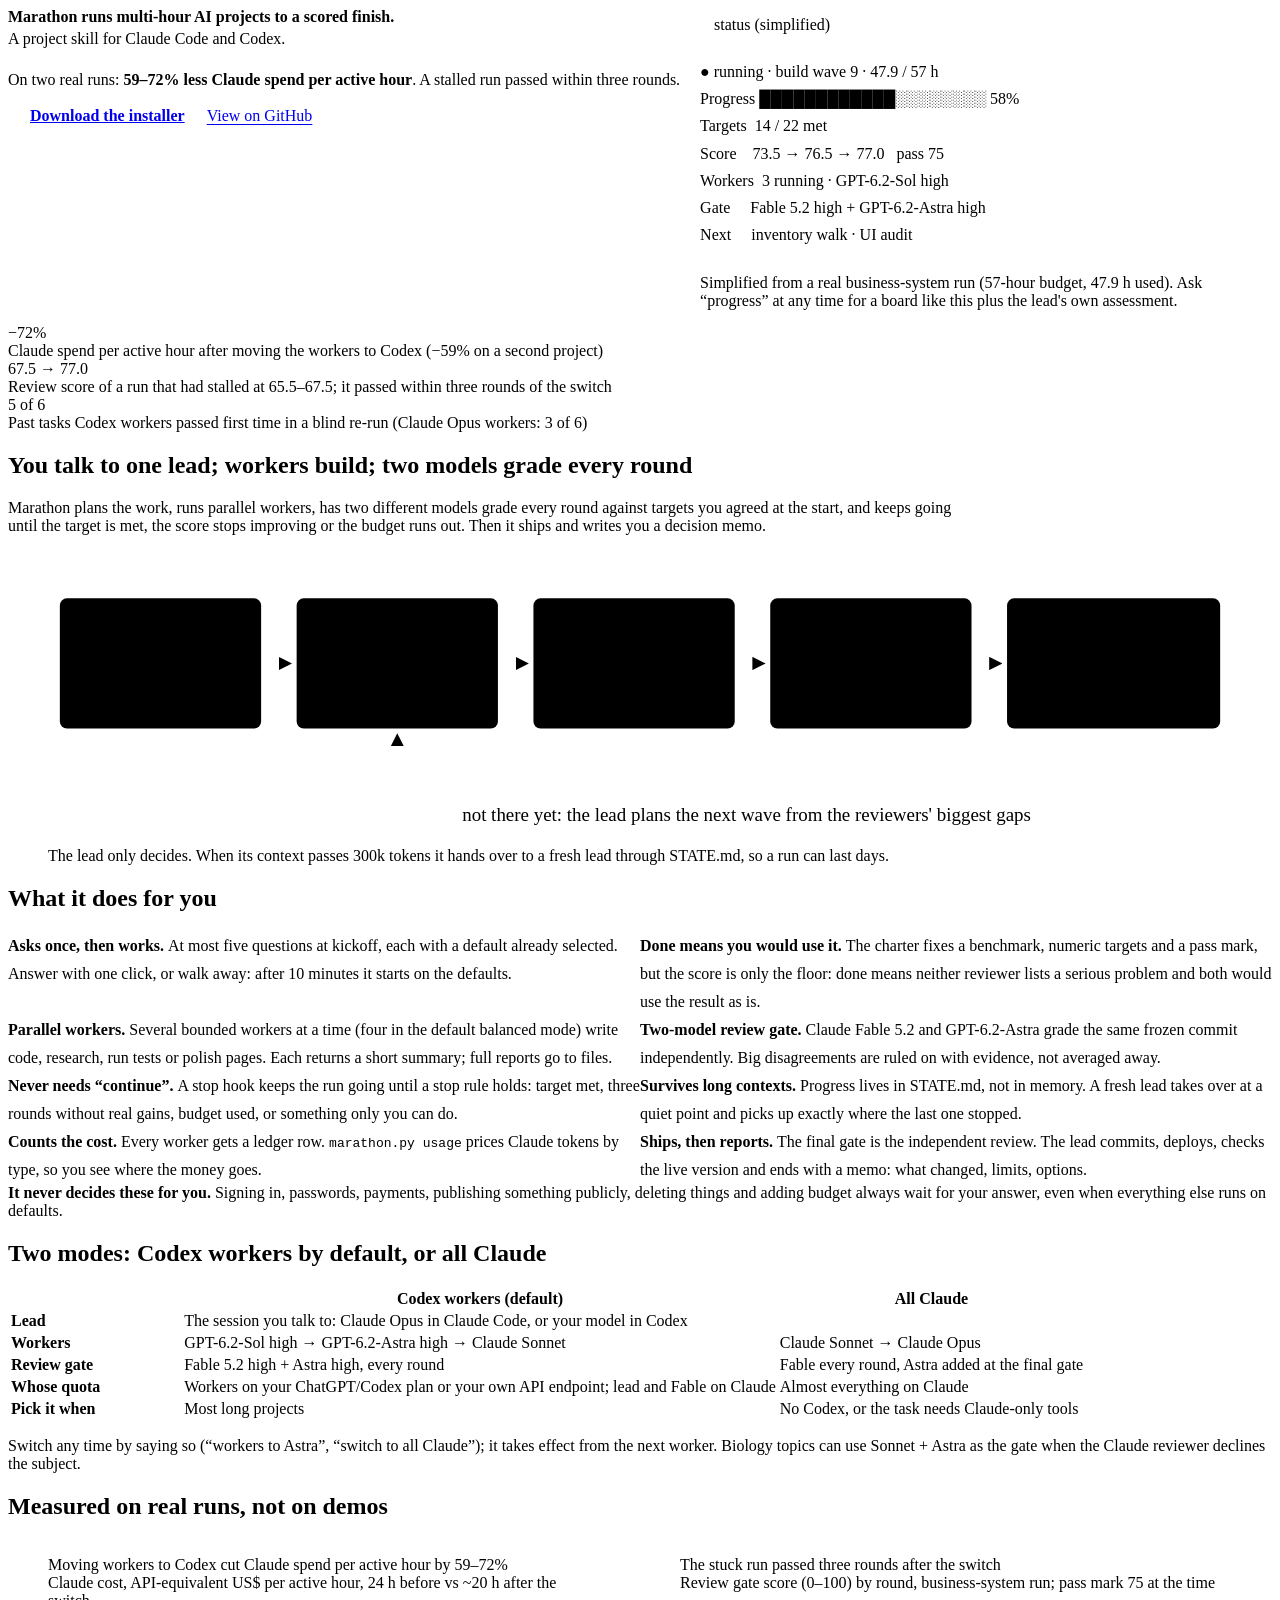
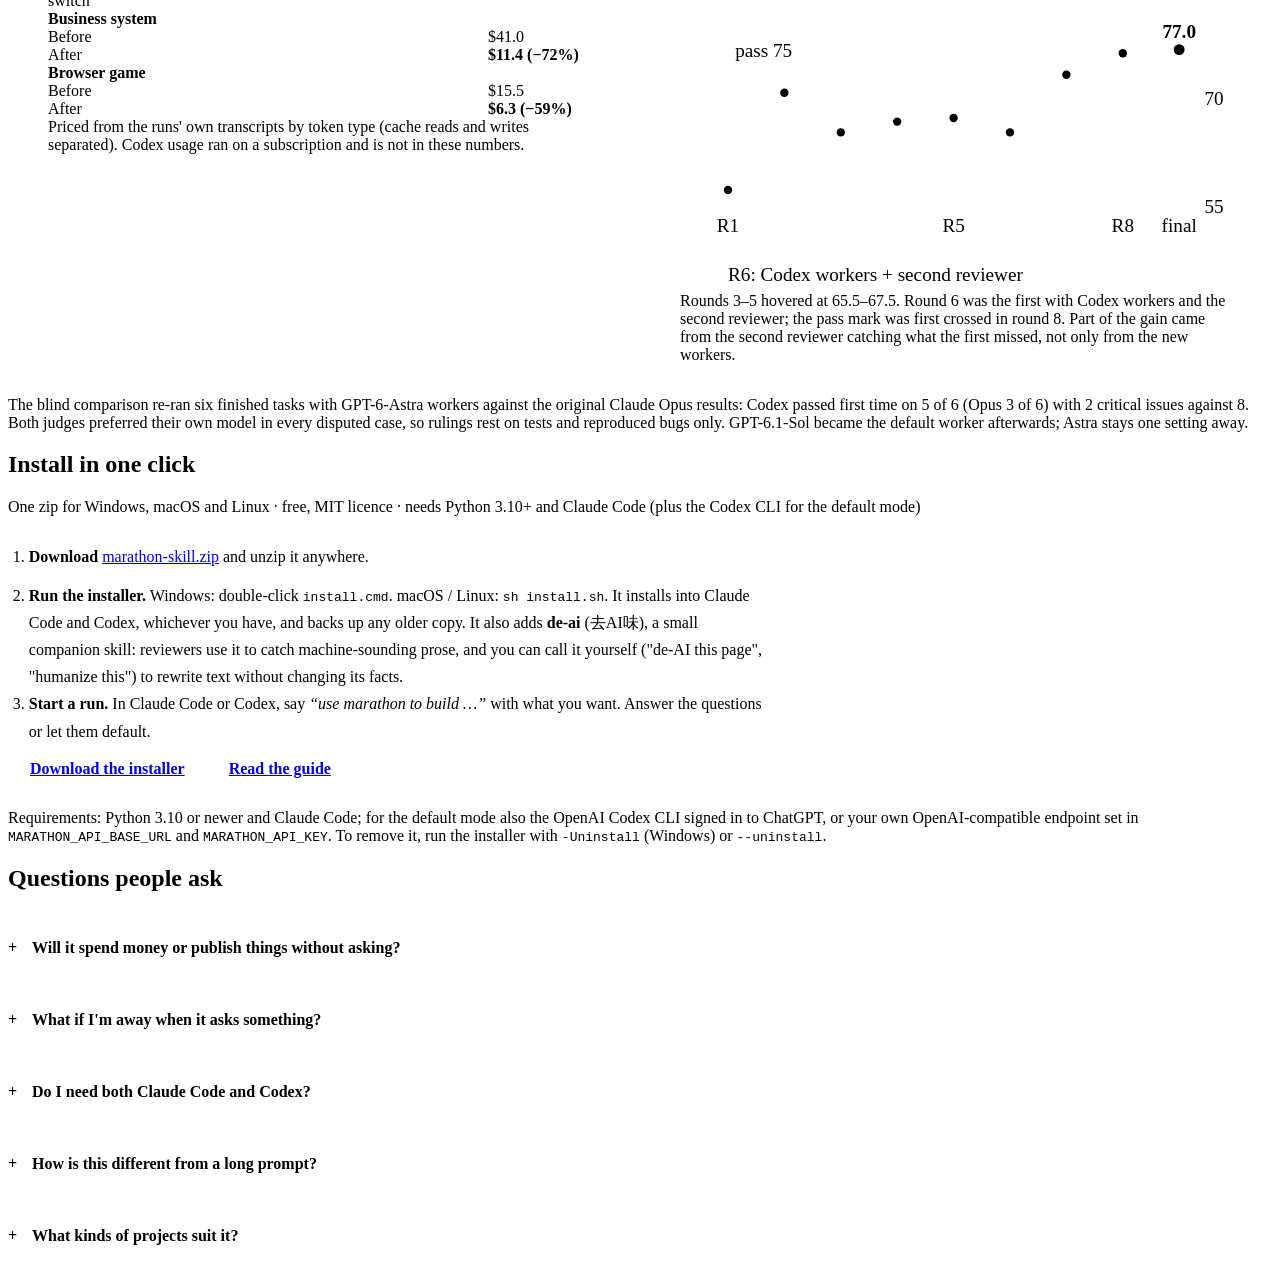
==== commit 6c823de8: "Merge current marathon source into reviewed site refresh Host: amd Co-Authored-By: Claude Opus 5.5 <" ====
--- a/site/src/index.html
+++ b/site/src/index.html
@@ -21,14 +21,13 @@
 <main id="top">
   <section class="m-hero"><div class="k-page m-hero__in">
     <div class="m-hero__text">
-      <div class="k-hero__eyebrow">A skill for Claude Code and OpenAI Codex</div>
-      <h1>Hand an AI a multi‑hour project. Marathon runs it to a scored finish.</h1>
-      <p class="k-hero__lede">Marathon plans the work, runs parallel workers, has two different models grade every round against targets you agreed at the start, and keeps going until the target is met, the score stops improving or the budget runs out. Then it ships and writes you a decision memo.</p>
+      <h1>Marathon runs multi-hour AI projects to a scored finish.</h1>
+      <p class="k-hero__lede">A project skill for Claude Code and Codex.</p>
+      <div class="k-verdict m-verdict"><p>On two real runs: <strong>59–72% less Claude spend per active hour</strong>. A stalled run passed within three rounds.</p></div>
       <div class="m-cta">
         <a class="k-btn k-btn--primary m-btn-big" href="/marathon-skill.zip" download>Download the installer</a>
-        <a class="k-btn m-btn-big" href="https://github.com/washingtonshao-web/marathon">View on GitHub</a>
+        <a class="m-github" href="https://github.com/washingtonshao-web/marathon">View on GitHub</a>
       </div>
-      <p class="m-cta__note">One zip for Windows, macOS and Linux · free, MIT licence · needs Python 3.10+ and Claude Code (plus the Codex CLI for the default mode)</p>
     </div>
     <figure class="m-board" aria-label="Status board of a real run">
       <div class="m-board__bar"><span class="m-dot"></span>status (simplified)</div>
@@ -52,6 +51,7 @@
 
     <section class="k-section" id="how">
       <div class="k-section__head"><h2>You talk to one lead; workers build; two models grade every round</h2></div>
+      <p class="k-prose m-how-intro">Marathon plans the work, runs parallel workers, has two different models grade every round against targets you agreed at the start, and keeps going until the target is met, the score stops improving or the budget runs out. Then it ships and writes you a decision memo.</p>
       <figure class="k-figure m-flow-fig">
         <svg class="m-flow" viewBox="0 0 1000 250" role="img" aria-label="The Marathon loop: kickoff, dispatch, report, gate, then fix or ship">
           <defs><marker id="ar" viewBox="0 0 10 10" refX="9" refY="5" markerWidth="7" markerHeight="7" orient="auto-start-reverse"><path d="M0 0L10 5L0 10z" class="m-flow__arrow"/></marker></defs>
@@ -71,22 +71,22 @@
 
     <section class="k-section" id="features">
       <div class="k-section__head"><h2>What it does for you</h2></div>
-      <div class="m-features">
-        <div class="m-feat"><h3>Asks once, then works</h3><p>At most five questions at kickoff, each with a default already selected. Answer with one click, or walk away: after 10 minutes it starts on the defaults.</p></div>
-        <div class="m-feat"><h3>Done means you would use it</h3><p>The charter fixes a benchmark, numeric targets and a pass mark, but the score is only the floor: done means neither reviewer lists a serious problem and both would use the result as is.</p></div>
-        <div class="m-feat"><h3>Parallel workers</h3><p>Several bounded workers at a time (four in the default balanced mode) write code, research, run tests or polish pages. Each returns a short summary; full reports go to files.</p></div>
-        <div class="m-feat"><h3>Two-model review gate</h3><p>Claude Fable 5.2 and GPT-6.2-Astra grade the same frozen commit independently. Big disagreements are ruled on with evidence, not averaged away.</p></div>
-        <div class="m-feat"><h3>Never needs “continue”</h3><p>A stop hook keeps the run going until a stop rule holds: target met, three rounds without real gains, budget used, or something only you can do.</p></div>
-        <div class="m-feat"><h3>Survives long contexts</h3><p>Progress lives in STATE.md, not in memory. A fresh lead takes over at a quiet point and picks up exactly where the last one stopped.</p></div>
-        <div class="m-feat"><h3>Counts the cost</h3><p>Every worker gets a ledger row. <code>marathon.py usage</code> prices Claude tokens by type, so you see where the money goes.</p></div>
-        <div class="m-feat"><h3>Ships, then reports</h3><p>The final gate is the independent review. The lead commits, deploys, checks the live version and ends with a memo: what changed, limits, options.</p></div>
-      </div>
-      <div class="k-callout"><div class="k-callout__title">It never decides these for you</div><div>Signing in, passwords, payments, publishing something publicly, deleting things and adding budget always wait for your answer, even when everything else runs on defaults.</div></div>
+      <dl class="m-features">
+        <div class="m-feat"><dt>Asks once, then works</dt><dd>At most five questions at kickoff, each with a default already selected. Answer with one click, or walk away: after 10 minutes it starts on the defaults.</dd></div>
+        <div class="m-feat"><dt>Done means you would use it</dt><dd>The charter fixes a benchmark, numeric targets and a pass mark, but the score is only the floor: done means neither reviewer lists a serious problem and both would use the result as is.</dd></div>
+        <div class="m-feat"><dt>Parallel workers</dt><dd>Several bounded workers at a time (four in the default balanced mode) write code, research, run tests or polish pages. Each returns a short summary; full reports go to files.</dd></div>
+        <div class="m-feat"><dt>Two-model review gate</dt><dd>Claude Fable 5.2 and GPT-6.2-Astra grade the same frozen commit independently. Big disagreements are ruled on with evidence, not averaged away.</dd></div>
+        <div class="m-feat"><dt>Never needs “continue”</dt><dd>A stop hook keeps the run going until a stop rule holds: target met, three rounds without real gains, budget used, or something only you can do.</dd></div>
+        <div class="m-feat"><dt>Survives long contexts</dt><dd>Progress lives in STATE.md, not in memory. A fresh lead takes over at a quiet point and picks up exactly where the last one stopped.</dd></div>
+        <div class="m-feat"><dt>Counts the cost</dt><dd>Every worker gets a ledger row. <code>marathon.py usage</code> prices Claude tokens by type, so you see where the money goes.</dd></div>
+        <div class="m-feat"><dt>Ships, then reports</dt><dd>The final gate is the independent review. The lead commits, deploys, checks the live version and ends with a memo: what changed, limits, options.</dd></div>
+      </dl>
+      <p class="k-prose m-decisions"><strong>It never decides these for you.</strong> Signing in, passwords, payments, publishing something publicly, deleting things and adding budget always wait for your answer, even when everything else runs on defaults.</p>
     </section>
 
     <section class="k-section" id="modes">
       <div class="k-section__head"><h2>Two modes: Codex workers by default, or all Claude</h2></div>
-      <div class="k-table-wrap"><table class="k-table m-modes">
+      <div class="k-table-wrap m-modes-desktop"><table class="k-table m-modes">
         <thead><tr><th></th><th>Codex workers (default)</th><th>All Claude</th></tr></thead>
         <tbody>
           <tr><td>Lead</td><td colspan="2">The session you talk to: Claude Opus in Claude Code, or your model in Codex</td></tr>
@@ -96,6 +96,11 @@
           <tr><td>Pick it when</td><td data-label="Codex workers (default)">Most long projects</td><td data-label="All Claude">No Codex, or the task needs Claude-only tools</td></tr>
         </tbody>
       </table></div>
+      <dl class="m-modes-phone"><div class="m-mode"><dt>Lead</dt><dd><span class="m-mode__label">Codex workers (default)</span>The session you talk to: Claude Opus in Claude Code, or your model in Codex</dd><dd><span class="m-mode__label">All Claude</span>The session you talk to: Claude Opus in Claude Code, or your model in Codex</dd></div>
+<div class="m-mode"><dt>Workers</dt><dd><span class="m-mode__label">Codex workers (default)</span>GPT-6.2-Sol high → GPT-6.2-Astra high → Claude Sonnet</dd><dd><span class="m-mode__label">All Claude</span>Claude Sonnet → Claude Opus</dd></div>
+<div class="m-mode"><dt>Review gate</dt><dd><span class="m-mode__label">Codex workers (default)</span>Fable 5.2 high + Astra high, every round</dd><dd><span class="m-mode__label">All Claude</span>Fable every round, Astra added at the final gate</dd></div>
+<div class="m-mode"><dt>Whose quota</dt><dd><span class="m-mode__label">Codex workers (default)</span>Workers on your ChatGPT/Codex plan or your own API endpoint; lead and Fable on Claude</dd><dd><span class="m-mode__label">All Claude</span>Almost everything on Claude</dd></div>
+<div class="m-mode"><dt>Pick it when</dt><dd><span class="m-mode__label">Codex workers (default)</span>Most long projects</dd><dd><span class="m-mode__label">All Claude</span>No Codex, or the task needs Claude-only tools</dd></div></dl>
       <p class="k-prose m-small">Switch any time by saying so (“workers to Astra”, “switch to all Claude”); it takes effect from the next worker. Biology topics can use Sonnet + Astra as the gate when the Claude reviewer declines the subject.</p>
     </section>
 
@@ -105,31 +110,22 @@
         <figure class="k-figure">
           <div class="k-figure__title">Moving workers to Codex cut Claude spend per active hour by 59–72%</div>
           <div class="k-figure__sub">Claude cost, API-equivalent US$ per active hour, 24 h before vs ~20 h after the switch</div>
-          <svg class="m-bars" viewBox="0 0 460 210" role="img" aria-label="Business system 41.0 to 11.4 dollars per hour; browser game 15.5 to 6.3">
-            <g class="m-axis"><line x1="130" y1="20" x2="130" y2="180"/></g>
-            <text x="120" y="52" class="m-lab">Business system</text>
-            <rect x="130" y="32" width="270" height="20" class="m-b m-b--before"/><text x="406" y="47" class="m-val">$41.0</text>
-            <rect x="130" y="56" width="75" height="20" class="m-b m-b--after"/><text x="211" y="71" class="m-val m-val--hi">$11.4 (−72%)</text>
-            <text x="120" y="122" class="m-lab">Browser game</text>
-            <rect x="130" y="102" width="102" height="20" class="m-b m-b--before"/><text x="238" y="117" class="m-val">$15.5</text>
-            <rect x="130" y="126" width="41" height="20" class="m-b m-b--after"/><text x="177" y="141" class="m-val m-val--hi">$6.3 (−59%)</text>
-            <rect x="130" y="186" width="12" height="10" class="m-b m-b--before"/><text x="148" y="195" class="m-key">before (Claude workers)</text>
-            <rect x="300" y="186" width="12" height="10" class="m-b m-b--after"/><text x="318" y="195" class="m-key">after (Codex workers)</text>
-          </svg>
+          <div class="m-cost-chart"><div class="m-cost-project"><p><strong>Business system</strong></p><div class="m-bar-row"><span>Before</span><span class="m-bar-track" aria-hidden="true"><span class="m-bar-fill m-bar-fill--before" style="width:100.0000%"></span></span><span class="m-bar-value m-bar-value--before">$41.0</span></div><div class="m-bar-row"><span>After</span><span class="m-bar-track" aria-hidden="true"><span class="m-bar-fill m-bar-fill--after" style="width:27.8049%"></span></span><span class="m-bar-value m-bar-value--after">$11.4 (−72%)</span></div></div>
+<div class="m-cost-project"><p><strong>Browser game</strong></p><div class="m-bar-row"><span>Before</span><span class="m-bar-track" aria-hidden="true"><span class="m-bar-fill m-bar-fill--before" style="width:37.8049%"></span></span><span class="m-bar-value m-bar-value--before">$15.5</span></div><div class="m-bar-row"><span>After</span><span class="m-bar-track" aria-hidden="true"><span class="m-bar-fill m-bar-fill--after" style="width:15.3659%"></span></span><span class="m-bar-value m-bar-value--after">$6.3 (−59%)</span></div></div></div>
           <figcaption>Priced from the runs' own transcripts by token type (cache reads and writes separated). Codex usage ran on a subscription and is not in these numbers.</figcaption>
         </figure>
         <figure class="k-figure">
           <div class="k-figure__title">The stuck run passed three rounds after the switch</div>
           <div class="k-figure__sub">Review gate score (0–100) by round, business-system run; pass mark 75 at the time</div>
-          <svg class="m-line" viewBox="0 0 460 210" role="img" aria-label="Scores 57.5, 71, 65.5, 67, 67.5, 65.5, 73.5, 76.5, final 77">
-            <line x1="40" y1="60" x2="450" y2="60" class="m-pass"/><text x="46" y="54" class="m-key">pass 75</text>
-            <line x1="40" y1="180" x2="450" y2="180" class="m-grid"/><text x="34" y="184" class="m-key" text-anchor="end">55</text>
-            <line x1="40" y1="90" x2="450" y2="90" class="m-grid"/><text x="34" y="94" class="m-key" text-anchor="end">70</text>
-            <rect x="252" y="20" width="198" height="160" class="m-zone"/><text x="258" y="172" class="m-key">Codex workers + two-model gate</text>
+          <svg class="m-line" viewBox="0 0 460 250" role="img" aria-label="Scores 57.5, 71, 65.5, 67, 67.5, 65.5, 73.5, 76.5, final 77">
+            <line x1="40" y1="60" x2="430" y2="60" class="m-pass"/><text x="46" y="54" class="m-key">pass 75</text>
+            <line x1="40" y1="180" x2="430" y2="180" class="m-grid"/><text x="437" y="184" class="m-key" text-anchor="start">55</text>
+            <line x1="40" y1="90" x2="430" y2="90" class="m-grid"/><text x="437" y="94" class="m-key" text-anchor="start">70</text>
             <polyline class="m-series" points="40,165 87,84 134,117 181,108 228,105 275,117 322,69 369,51 416,48"/>
             <g class="m-pts"><circle cx="40" cy="165" r="3.5"/><circle cx="87" cy="84" r="3.5"/><circle cx="134" cy="117" r="3.5"/><circle cx="181" cy="108" r="3.5"/><circle cx="228" cy="105" r="3.5"/><circle cx="275" cy="117" r="3.5"/><circle cx="322" cy="69" r="3.5"/><circle cx="369" cy="51" r="3.5"/><circle cx="416" cy="48" r="4.5" class="m-pt-end"/></g>
             <text x="416" y="38" class="m-val m-val--hi" text-anchor="middle">77.0</text>
             <text x="40" y="200" class="m-key" text-anchor="middle">R1</text><text x="228" y="200" class="m-key" text-anchor="middle">R5</text><text x="369" y="200" class="m-key" text-anchor="middle">R8</text><text x="416" y="200" class="m-key" text-anchor="middle">final</text>
+          <path d="M275 123V226H242" class="m-annotation"/><text x="40" y="241" class="m-key m-note">R6: Codex workers + second reviewer</text>
           </svg>
           <figcaption>Rounds 3–5 hovered at 65.5–67.5. Round 6 was the first with Codex workers and the second reviewer; the pass mark was first crossed in round 8. Part of the gain came from the second reviewer catching what the first missed, not only from the new workers.</figcaption>
         </figure>
@@ -139,6 +135,7 @@
 
     <section class="k-section" id="install">
       <div class="k-section__head"><h2>Install in one click</h2></div>
+      <p class="m-cta__note">One zip for Windows, macOS and Linux · free, MIT licence · needs Python 3.10+ and Claude Code (plus the Codex CLI for the default mode)</p>
       <ol class="m-steps">
         <li><b>Download</b> <a href="/marathon-skill.zip" download>marathon-skill.zip</a> and unzip it anywhere.</li>
         <li><b>Run the installer.</b> Windows: double-click <code>install.cmd</code>. macOS / Linux: <code>sh install.sh</code>. It installs into Claude Code and Codex, whichever you have, and backs up any older copy. It also adds <b>de-ai</b> (去AI味), a small companion skill: reviewers use it to catch machine-sounding prose, and you can call it yourself ("de-AI this page", "humanize this") to rewrite text without changing its facts.</li>
